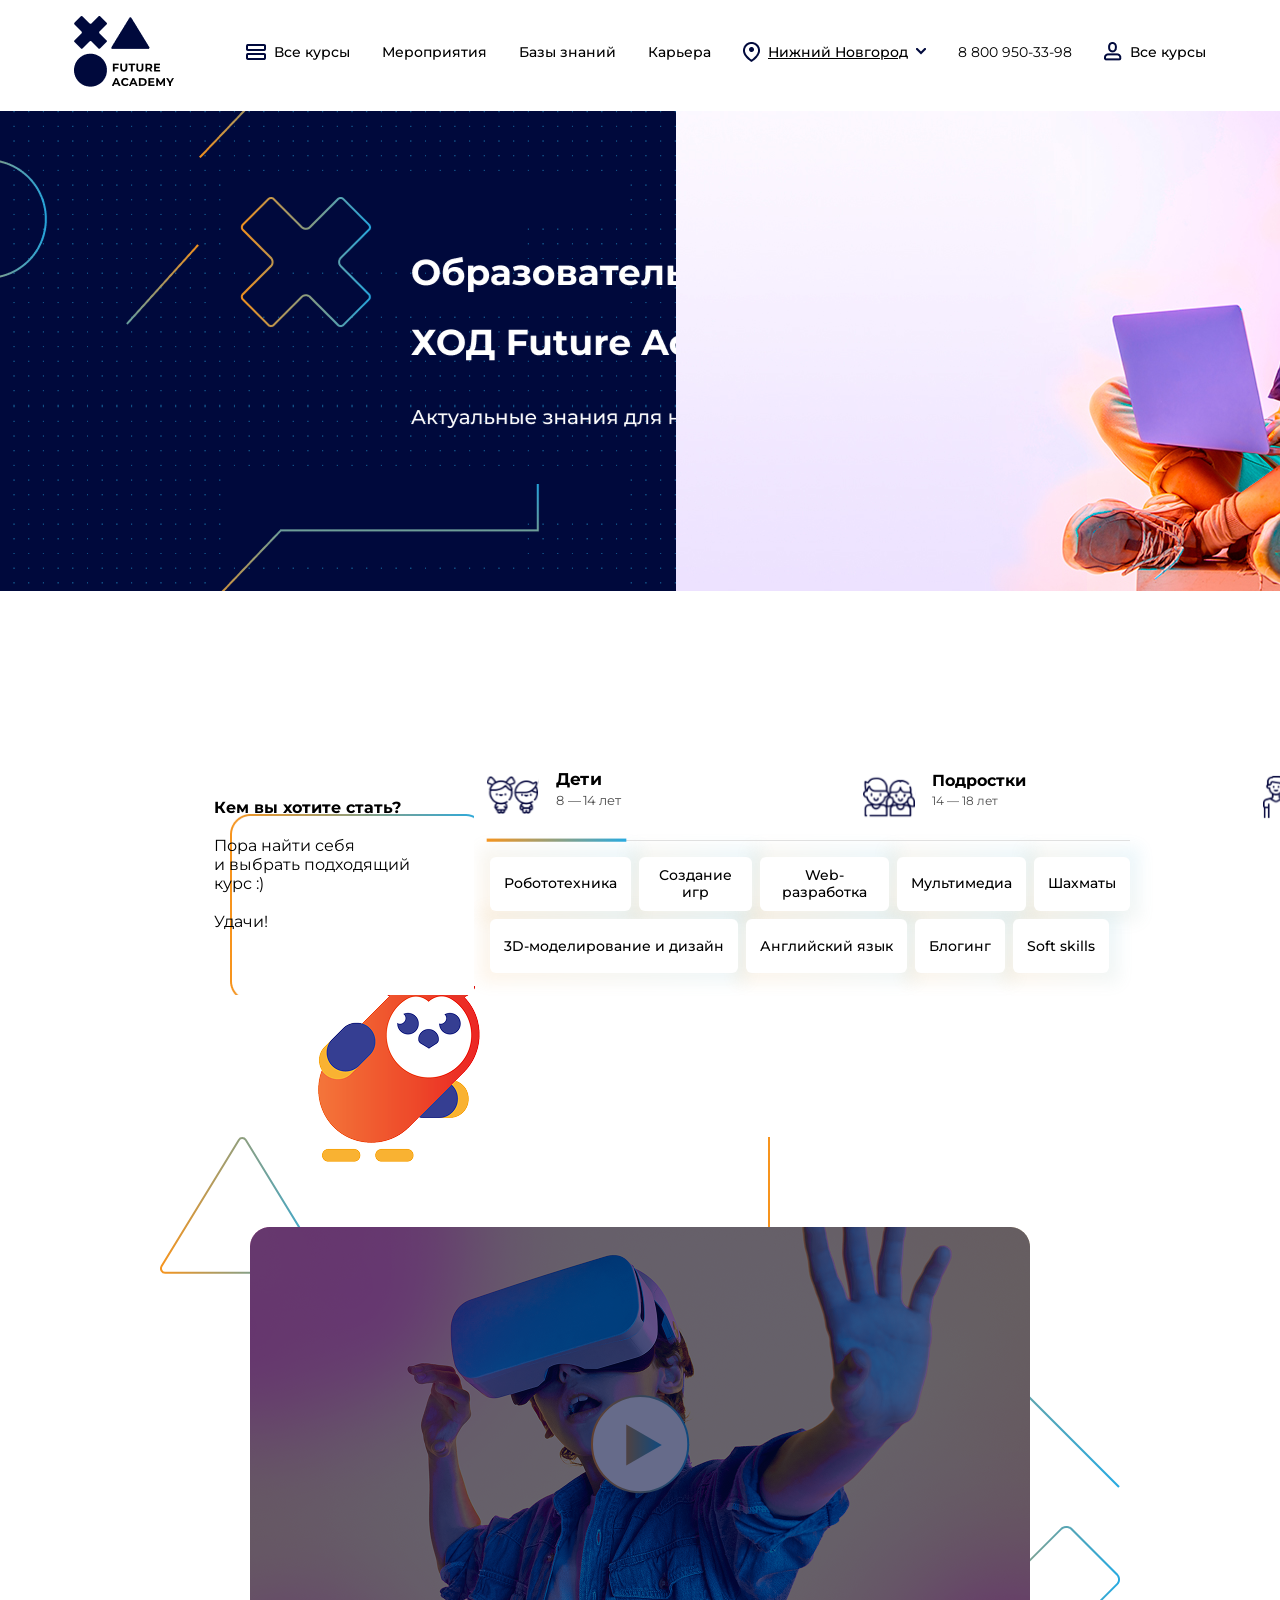
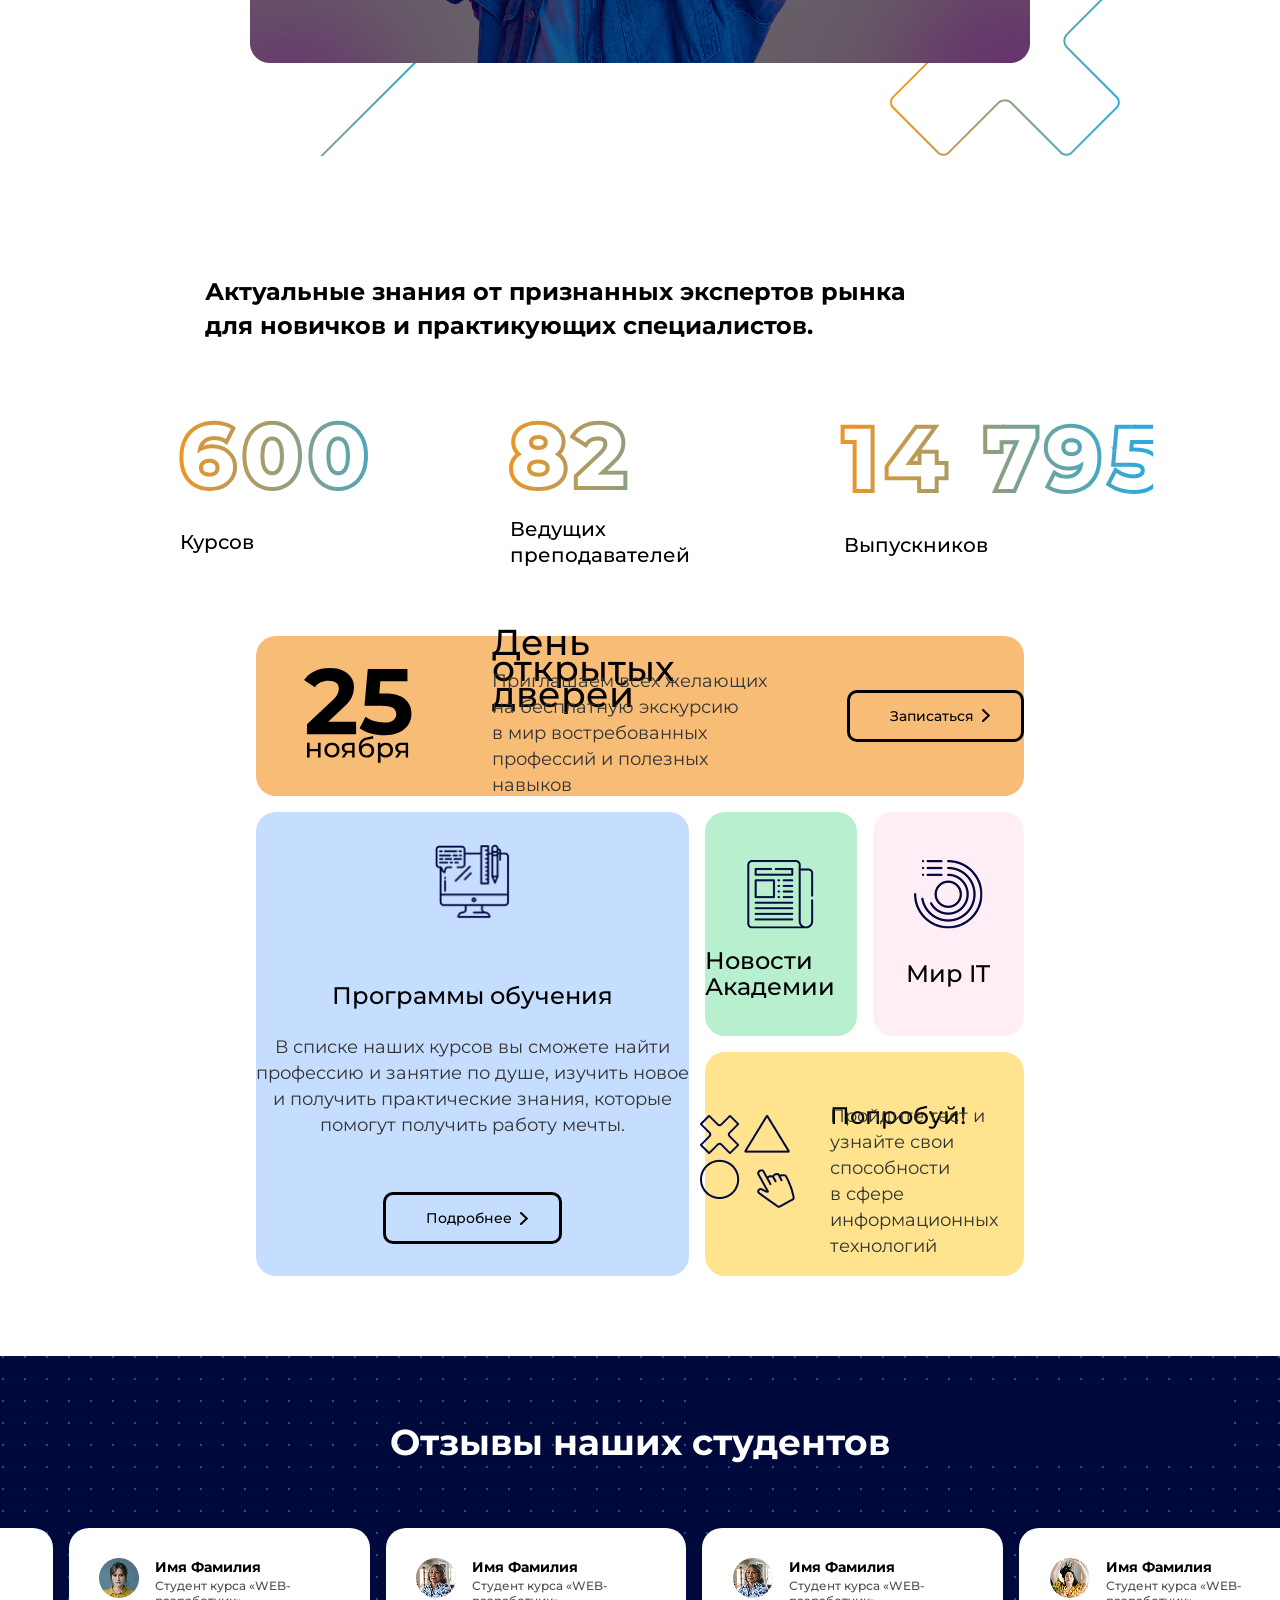
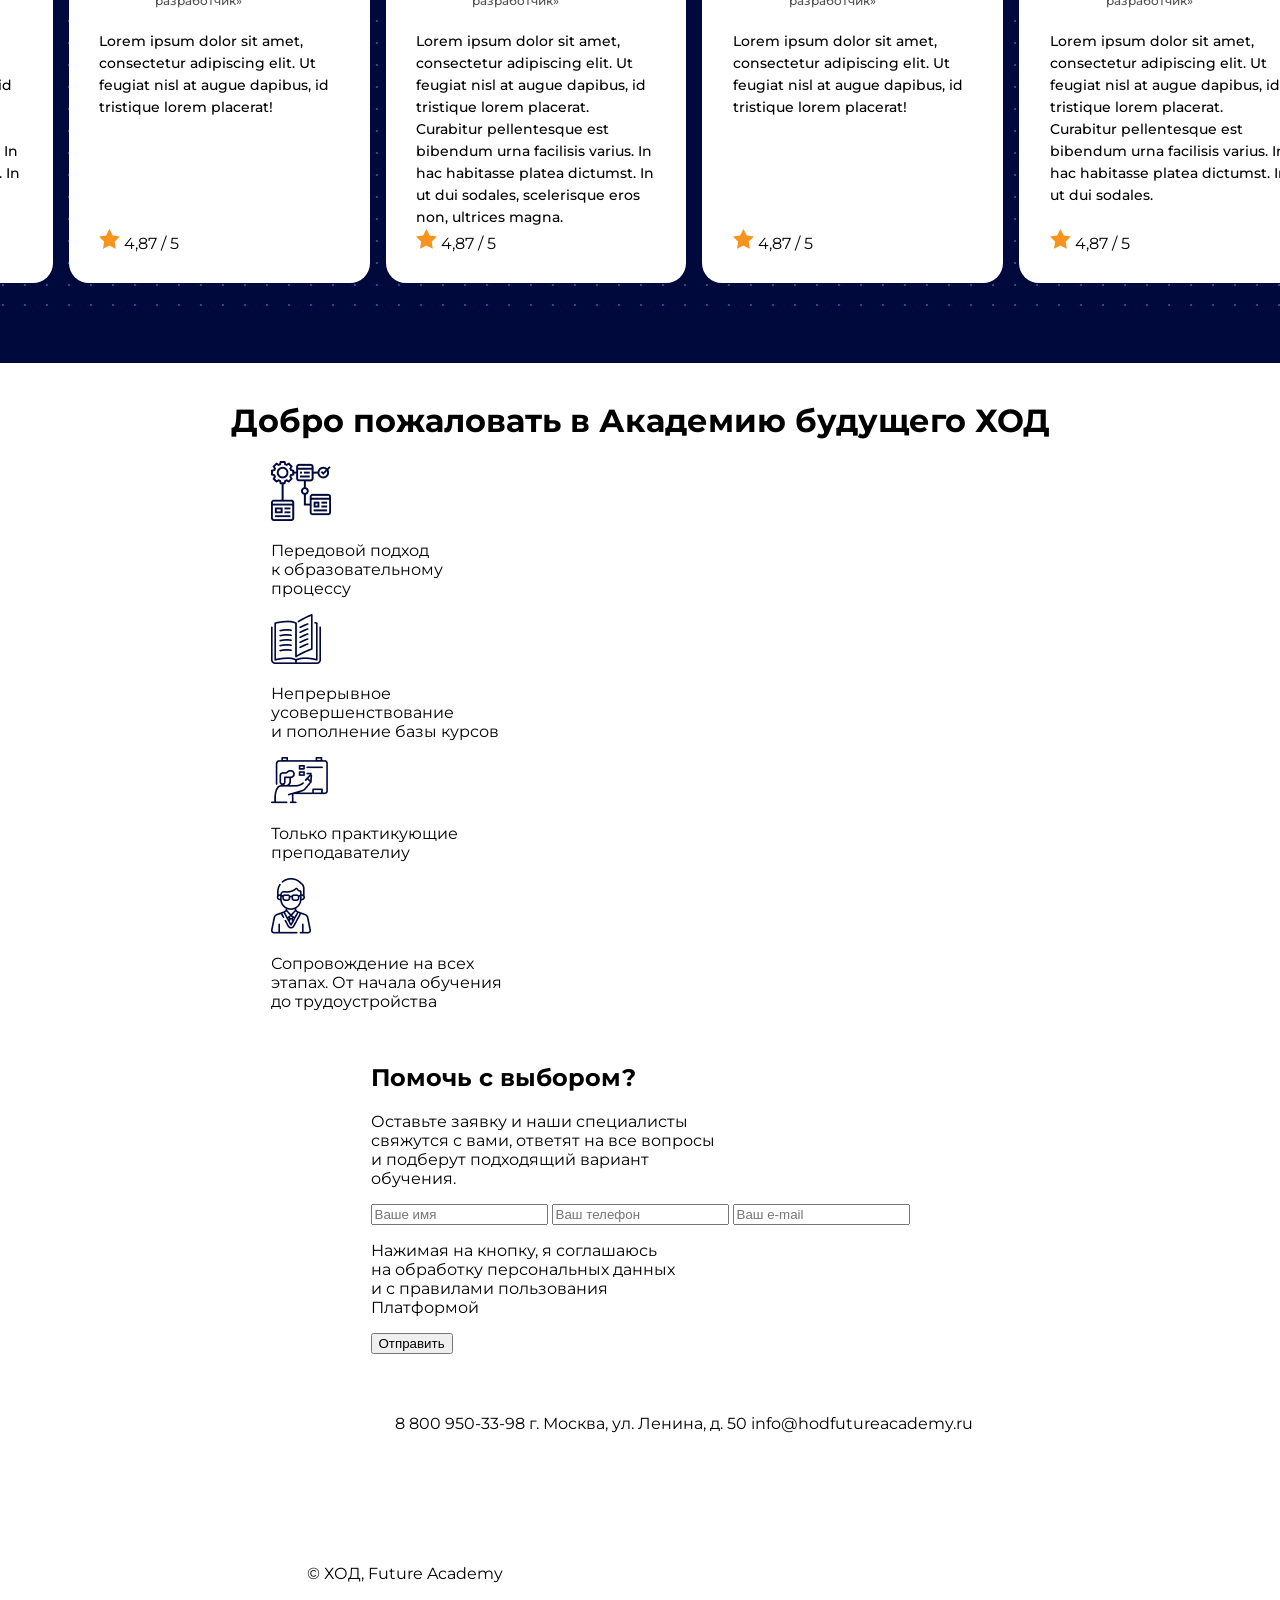
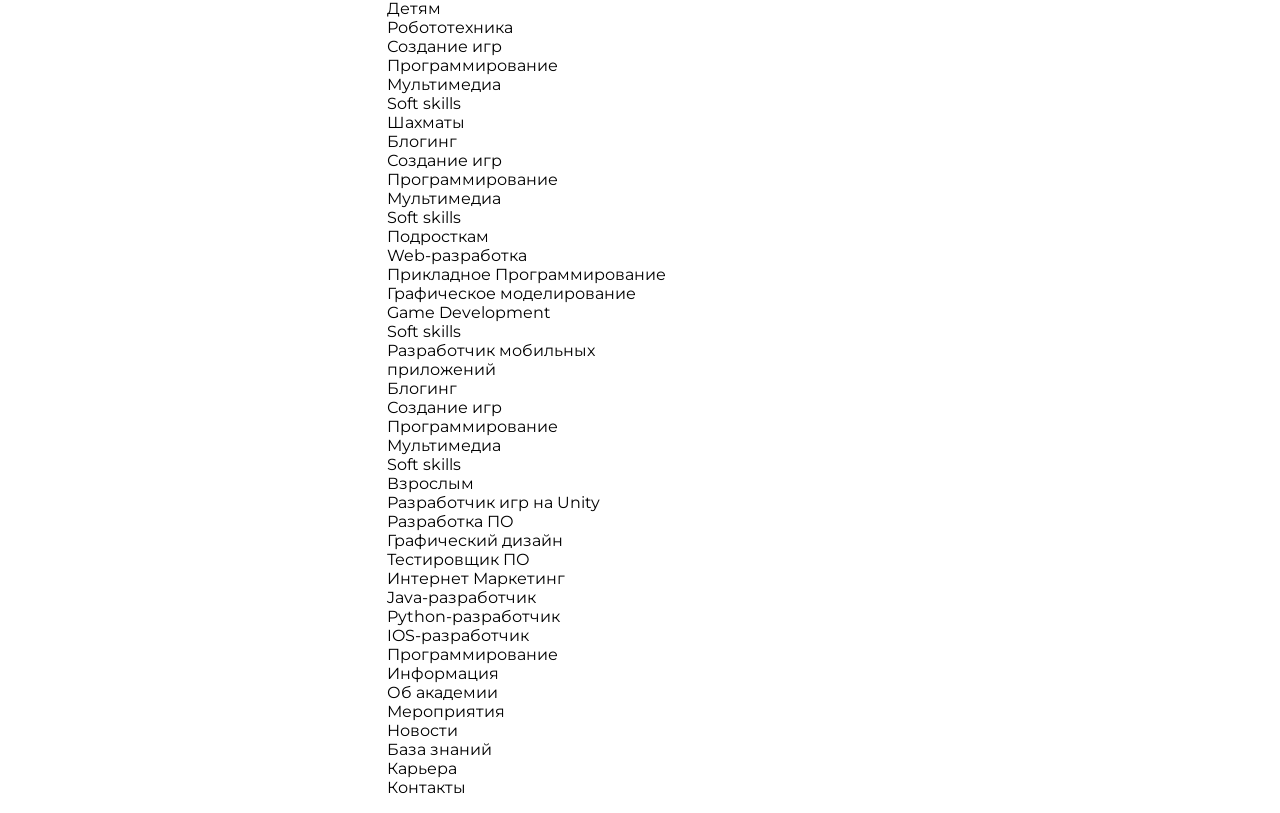
==== index.html @ b92550ea "Add files via upload" ====
<!DOCTYPE html>
<html lang="ru">

<head>
    <meta charset="UTF-8">
    <meta http-equiv="X-UA-Compatible" content="IE=edge">
    <meta name="viewport" content="width=device-width, initial-scale=1.0">
    <title>Future Acadamy</title>
    <link rel="preconnect" href="https://fonts.googleapis.com">
    <link rel="preconnect" href="https://fonts.gstatic.com" crossorigin>
    <link
        href="https://fonts.googleapis.com/css2?family=Montserrat:ital,wght@0,100..900;1,100..900&family=Open+Sans:ital,wght@0,300..800;1,300..800&family=Poppins:ital,wght@0,100;0,200;0,300;0,400;0,500;0,600;0,700;0,800;0,900;1,100;1,200;1,300;1,400;1,500;1,600;1,700;1,800;1,900&display=swap"
        rel="stylesheet">
    <link rel="stylesheet" href="css/style.css">
    <link rel="icon" href="images/icons/Group 1 (1).svg" type="image/svg+xml">
</head>

<body>
    <header>
        <img src="images/content/Group 1.png" alt="logo1" id="header__logo">
        <ul id="header__menu" type="none">
            <li class="header__menu__item">
                <img src="images/content/Group 14.png" alt="book" class="header__menu__item__img">
                <a href="" class="header__menu__item__link">Все курсы</a>
            </li>
            <li class="header__menu__item">
                <a href="" class="header__menu__item__link">Мероприятия</a>
            </li>
            <li class="header__menu__item">
                <a href="" class="header__menu__item__link">Базы знаний</a>
            </li>
            <li class="header__menu__item">
                <a href="" class="header__menu__item__link">Карьера</a>
            </li>
            <li class="header__menu__item context">
                <img src="images/content/Group 830.png" alt="point">
                <a href="" class="header__menu__item__link" id="cityMenu">Нижний Новгород</a>
                <img src="images/content/Vector 197.png" alt="arrowDown">
            </li>
            <li class="header__menu__item">
                <span id="phone">8 800 950-33-98</span>
            </li>
            <li class="header__menu__item">
                <img src="images/content/Group 593.png" alt="book" class="header__menu__item__img">
                <a href="" class="header__menu__item__link">Все курсы</a>
            </li>
        </ul>
    </header>
    <div class="titleScreen">
        <div class="titleScreen__left">
            <div class="titleScreen__left__content"></div>
        </div>
    </div>
    <div class="OptionScreen">
        <div class="dialogue"> <b>Кем вы хотите стать?</b><br>
            <br>
            Пора найти себя <br>
            и выбрать подходящий <br> курс :) <br>
            <br>
            Удачи!
        </div>
        <div class="OptionScreen__Main">
            <div class="OptionScreen__OptionAge">
                <ul class="OptionScreen__OptionAge--top" type="none">
                    <li class="OptionScreen__OptionAge--top__item colorfulBorderBottom" id="kidsSwitcher">
                        <img src="images/content/children.svg" alt="children"
                            class="OptionScreen__Option--top__item__img">
                        <div class="OptionScreen__Option--top__item__text">
                            <span class="OptionScreen__Option--top__item__text--top">Дети</span>
                            <span class="OptionScreen__Option--top__item__text--bottom">8 — 14 лет</span>
                        </div>
                    </li>
                    <li class="OptionScreen__OptionAge--top__item" id="teensSwitcher">
                        <img src="images/content/children (1).svg" alt="children1"
                            class="OptionScreen__Option--top__item__img">
                        <div class="OptionScreen__Option--top__item__text">
                            <span class="OptionScreen__Option--top__item__text--top">Подростки</span>
                            <span class="OptionScreen__Option--top__item__text--bottom">14 — 18 лет</span>
                        </div>
                    </li>
                    <li class="OptionScreen__OptionAge--top__item" id="adultsSwitcher">
                        <img src="images/content/family.svg" alt="children1"
                            class="OptionScreen__Option--top__item__img">
                        <div class="OptionScreen__Option--top__item__text">
                            <span class="OptionScreen__Option--top__item__text--top">Взрослые</span>
                            <span class="OptionScreen__Option--top__item__text--bottom">18 — ∞ </span>
                        </div>
                    </li>
                </ul>
            </div>
            <div class="OptionScreen__OptionDirection" id="kids">
                <div class="OptionScreen__OptionDirection--top">
                    <button class="OptionScreen__OptionDirection__button" onclick="">Робототехника</button>
                    <button class="OptionScreen__OptionDirection__button">Создание игр</button>
                    <button class="OptionScreen__OptionDirection__button">Web-разработка</button>
                    <button class="OptionScreen__OptionDirection__button">Мультимедиа</button>
                    <button class="OptionScreen__OptionDirection__button">Шахматы</button>
                </div>
                <div class="OptionScreen__OptionDirection--top">
                    <button class="OptionScreen__OptionDirection__button">3D-моделирование и дизайн</button>
                    <button class="OptionScreen__OptionDirection__button">Английский язык</button>
                    <button class="OptionScreen__OptionDirection__button">Блогинг</button>
                    <button class="OptionScreen__OptionDirection__button">Soft skills</button>
                </div>
            </div>
            <div class="OptionScreen__OptionDirection hidden" id="teens">
                <div class="OptionScreen__OptionDirection--top">
                    <button class="OptionScreen__OptionDirection__button" onclick="">Web-разработка</button>
                    <button class="OptionScreen__OptionDirection__button">Прикладное Программирование</button>
                    <button class="OptionScreen__OptionDirection__button">Графическое моделирование</button>
                    <button class="OptionScreen__OptionDirection__button">Game Development</button>
                    <button class="OptionScreen__OptionDirection__button">Soft skills</button>
                </div>
                <div class="OptionScreen__OptionDirection--top">
                    <button class="OptionScreen__OptionDirection__button">Разработчик мобильных <br> приложений</button>
                    <button class="OptionScreen__OptionDirection__button">Блогинг</button>
                    <button class="OptionScreen__OptionDirection__button">Мультимедиа</button>
                    <button class="OptionScreen__OptionDirection__button">Программирование</button>
                </div>
            </div>
            <div class="OptionScreen__OptionDirection hidden" id="adults">
                <div class="OptionScreen__OptionDirection--top">
                    <button class="OptionScreen__OptionDirection__button" onclick="">Разработчик игр на Unity</button>
                    <button class="OptionScreen__OptionDirection__button">Разработка ПО</button>
                    <button class="OptionScreen__OptionDirection__button">Графический дизайн</button>
                    <button class="OptionScreen__OptionDirection__button">Тестировщик ПО</button>
                    <button class="OptionScreen__OptionDirection__button">Интернет Маркетинг</button>
                </div>
                <div class="OptionScreen__OptionDirection--top">
                    <button class="OptionScreen__OptionDirection__button">Java-разработчик</button>
                    <button class="OptionScreen__OptionDirection__button">Python-разработчик</button>
                    <button class="OptionScreen__OptionDirection__button">IOS-разработчик</button>
                    <button class="OptionScreen__OptionDirection__button">Программирование</button>
                </div>
            </div>
        </div>
    </div>
    <div class="VideoScreen">
        <img src="images/bg/Rectangle 121.png" alt="" class="VideoScreen__img">
    </div>
    <div class="EventsScreen">
        <p class="EventsScreen__title">Актуальные знания от признанных экспертов рынка <br>
            для новичков и практикующих специалистов.</p>
        <ul class="EventsScreen__stats" type="none">
            <li class="EventsScreen__stats__item">
                <span class="EventsScreen__stats__item__number">600</span>
                <span class="EventsScreen__stats__item__prefix">Курсов</span>
            </li>
            <li class="EventsScreen__stats__item">
                <span class="EventsScreen__stats__item__number">82</span>
                <span class="EventsScreen__stats__item__prefix">Ведущих <br> преподавателей</span>
            </li>
            <li class="EventsScreen__stats__item">
                <span class="EventsScreen__stats__item__number">14 795</span>
                <span class="EventsScreen__stats__item__prefix">Выпускников</span>
            </li>
        </ul>
        <div class="EventsScreen__gridCont1">
            <div class="EventsScreen__gridCont1__card orange">
                <div class="card__date">
                    <img src="images/icons/25.svg" alt="25">
                    <img src="images/icons/ноября.svg" alt="November">
                </div>
                <div class="card__textContent">
                    <span class="card__textContent__title">День открытых дверей </span>
                    <p class="card__textContent__text">Приглашаем всех желающих на бесплатную экскурсию <br>
                        в мир востребованных профессий и полезных навыков</p>
                </div>
                <button class="card__button">Записаться <img src="images/content/Vector 137.svg" alt=""></button>
            </div>


            <div class="EventsScreen__gridCont1__card blue">
                <img src="images/content/monitor.png" alt="monitor" id="monitor">
                <div class="card__textContent ">
                    <span class="card__textContent__title blue">Программы обучения</span>
                    <p class="card__textContent__text top">В списке наших курсов вы сможете найти <br> профессию и
                        занятие
                        по
                        душе,
                        изучить новое <br> и получить практические знания, которые <br> помогут получить работу
                        мечты.
                    </p>
                </div>
                <button class="card__button blueButton" id="card2__button">Подробнее <img src="images/content/Vector 137.svg"
                        alt=""> </button>
            </div>


            <div class="EventsScreen__gridCont2__card green">
                <img src="images/content/newspaper.png" alt="newspaper">
                <span class="card__textContent__title smallFont">Новости Академии</span>
            </div>

            <div class="EventsScreen__gridCont2__card pink">
                <img src="images/content/diagram.png" alt="diagram">
                <span class="card__textContent__title smallFont">Мир IT</span>
            </div>

            <div class="EventsScreen__gridCont2__card yellow">
                <img src="images/content/Group 837.png" alt="diagram">
                <div class="card__textContent card2">
                    <span class="card__textContent__title smallFont">Попробуй!</span>
                    <p class="card__textContent__text">Пройдите тест и узнайте свои способности <br>
                        в сфере информационных технологий</p>
                </div>
            </div>


        </div>
    </div>
    <div class="ReviewScreen">
        <span class="ReviewScreen__title">Отзывы наших студентов</span>
        <div class="ReviewScreen__cards">
            <div class="ReviewScreen__card">
                <div class="ReviewScreen__card__header">
                    <img src="images/content/Ellipse 185(5).png" alt="reviewer" class="ReviewScreen__card__header_img">
                    <div class="ReviewScreen__card__header_textContent">
                        <span class="ReviewScreen__card__header__title">Имя Фамилия</span>
                        <p class="ReviewScreen__card__header__subtitle">Студент курса «WEB-разработчик»</p>
                    </div>
                </div>
                <p class="ReviewScreen__card__text">Lorem ipsum dolor sit amet, <br> consectetur adipiscing elit. Ut
                    <br> feugiat
                    nisl at augue dapibus, id <br> tristique lorem placerat. <br> Curabitur pellentesque est <br>
                    bibendum urna
                    facilisis varius. In <br> hac habitasse platea dictumst. In <br> ut dui sodales.
                </p>
                <div class="ReviewScreen__card__grade">
                    <img src="images/content/Star 1.png" alt="Star">
                    <span class="ReviewScreen__card__grade__text">4,87 / 5</span>
                </div>
            </div>
            <div class="ReviewScreen__card">
                <div class="ReviewScreen__card__header">
                    <img src="images/content/Ellipse 185 (1).png" alt="reviewer" class="ReviewScreen__card__header_img">
                    <div class="ReviewScreen__card__header_textContent">
                        <span class="ReviewScreen__card__header__title">Имя Фамилия</span>
                        <p class="ReviewScreen__card__header__subtitle">Студент курса «WEB-разработчик»</p>
                    </div>
                </div>
                <p class="ReviewScreen__card__text">Lorem ipsum dolor sit amet, <br> consectetur adipiscing elit. Ut
                    <br>
                    feugiat nisl
                    at augue dapibus, id <br> tristique lorem placerat!
                </p>
                <div class="ReviewScreen__card__grade">
                    <img src="images/content/Star 1.png" alt="Star">
                    <span class="ReviewScreen__card__grade__text">4,87 / 5</span>
                </div>
            </div>
            <div class="ReviewScreen__card">
                <div class="ReviewScreen__card__header">
                    <img src="images/content/Ellipse 185.png" alt="reviewer" class="ReviewScreen__card__header_img">
                    <div class="ReviewScreen__card__header_textContent">
                        <span class="ReviewScreen__card__header__title">Имя Фамилия</span>
                        <p class="ReviewScreen__card__header__subtitle">Студент курса «WEB-разработчик»</p>
                    </div>
                </div>
                <p class="ReviewScreen__card__text">Lorem ipsum dolor sit amet, <br>consectetur adipiscing elit. Ut <br>
                    feugiat
                    nisl at augue dapibus, id <br> tristique lorem placerat. <br> Curabitur pellentesque est <br>
                    bibendum urna
                    facilisis varius. In <br> hac habitasse platea dictumst. In <br> ut dui sodales, scelerisque eros
                    <br> non,
                    ultrices magna.
                </p>
                <div class="ReviewScreen__card__grade">
                    <img src="images/content/Star 1.png" alt="Star">
                    <span class="ReviewScreen__card__grade__text">4,87 / 5</span>
                </div>
            </div>

            <div class="ReviewScreen__card">
                <div class="ReviewScreen__card__header">
                    <img src="images/content/Ellipse 185.png" alt="reviewer" class="ReviewScreen__card__header_img">
                    <div class="ReviewScreen__card__header_textContent">
                        <span class="ReviewScreen__card__header__title">Имя Фамилия</span>
                        <p class="ReviewScreen__card__header__subtitle">Студент курса «WEB-разработчик»</p>
                    </div>
                </div>
                <p class="ReviewScreen__card__text">Lorem ipsum dolor sit amet, <br> consectetur adipiscing elit. Ut
                    <br> feugiat
                    nisl at augue dapibus, id <br> tristique lorem placerat!
                </p>
                <div class="ReviewScreen__card__grade">
                    <img src="images/content/Star 1.png" alt="Star">
                    <span class="ReviewScreen__card__grade__text">4,87 / 5</span>
                </div>
            </div>

            <div class="ReviewScreen__card">
                <div class="ReviewScreen__card__header">
                    <img src="images/content/Ellipse 185 (2).png" alt="reviewer" class="ReviewScreen__card__header_img">
                    <div class="ReviewScreen__card__header_textContent">
                        <span class="ReviewScreen__card__header__title">Имя Фамилия</span>
                        <p class="ReviewScreen__card__header__subtitle">Студент курса «WEB-разработчик»</p>
                    </div>
                </div>
                <p class="ReviewScreen__card__text">Lorem ipsum dolor sit amet, <br> consectetur adipiscing elit. Ut
                    <br> feugiat
                    nisl at augue dapibus, id <br> tristique lorem placerat. <br> Curabitur pellentesque est <br>
                    bibendum urna
                    facilisis varius. In <br> hac habitasse platea dictumst. In <br> ut dui sodales.
                </p>
                <div class="ReviewScreen__card__grade">
                    <img src="images/content/Star 1.png" alt="Star">
                    <span class="ReviewScreen__card__grade__text">4,87 / 5</span>
                </div>
            </div>

            <div class="ReviewScreen__card">
                <div class="ReviewScreen__card__header">
                    <img src="images/content/Ellipse 185 (3).png" alt="reviewer" class="ReviewScreen__card__header_img">
                    <div class="ReviewScreen__card__header_textContent">
                        <span class="ReviewScreen__card__header__title">Имя Фамилия</span>
                        <p class="ReviewScreen__card__header__subtitle">Студент курса «WEB-разработчик»</p>
                    </div>
                </div>
                <p class="ReviewScreen__card__text">Lorem ipsum dolor sit amet, <br> consectetur adipiscing elit. Ut
                    <br> feugiat
                    nisl at augue dapibus, id <br>tristique lorem placerat. <br> Curabitur pellentesque est <br>
                    bibendum urna
                    facilisis varius.
                </p>
                <div class="ReviewScreen__card__grade">
                    <img src="images/content/Star 1.png" alt="Star">
                    <span class="ReviewScreen__card__grade__text">4,87 / 5</span>
                </div>
            </div>
        </div>
    </div>

    <div class="WelcomeScreen">
        <h1 class="WelcomeScreen__title">Добро пожаловать в Академию будущего ХОД</h1>
        <ul class="WelcomeScreen__features" type="none">
            <li class="WelcomeScreen__features__feature">
                <img src="images/content/Group 797.png" alt="log" class="WelcomeScreen__features__feature__img">
                <p class="WelcomeScreen__features__feature__text">Передовой подход <br>
                    к образовательному <br> процессу</p>
            </li>
            <li class="WelcomeScreen__features__feature">
                <img src="images/content/Group 798.png" alt="log" class="WelcomeScreen__features__feature__img">
                <p class="WelcomeScreen__features__feature__text">Непрерывное <br> усовершенствование <br>
                    и пополнение базы курсов</p>
            </li>
            <li class="WelcomeScreen__features__feature">
                <img src="images/content/Group 800.png" alt="log" class="WelcomeScreen__features__feature__img">
                <p class="WelcomeScreen__features__feature__text">Только практикующие <br> преподавателиу</p>
            </li>
            <li class="WelcomeScreen__features__feature">
                <img src="images/content/Group 801.png" alt="log" class="WelcomeScreen__features__feature__img">
                <p class="WelcomeScreen__features__feature__text">Сопровождение на всех <br> этапах. От начала обучения
                    <br> до
                    трудоустройства
                </p>
            </li>
        </ul>
    </div>

    <form action="makarServ">
        <div class="form__textContent">
            <h2 class="form__title">Помочь с выбором?</h2>
            <p class="form__text">Оставьте заявку и наши специалисты <br> свяжутся с вами, ответят на все вопросы <br>
                и подберут подходящий вариант <br> обучения.</p>
        </div>
        <div class="form__Content">
            <input type="text" name="name" placeholder="Ваше имя" required>
            <input type="tel" name="phone" placeholder="Ваш телефон" required>
            <input type="email" name="mail" id="mail" placeholder="Ваш e-mail" required>
            <p class="form__Content__license">Нажимая на кнопку, я соглашаюсь <br>
                на обработку персональных данных <br>
                и с правилами пользования <br> Платформой</p>
            <button type="submit" class="form__Content__submit">Отправить</button>
        </div>
    </form>

    <footer>
        <div class="info">
            <img src="images/content/Group 802.png" alt="logo2">
            <span class="info__phone">8 800 950-33-98 </span>
            <span class="info__address">г. Москва, ул. Ленина, д. 50</span>
            <span class="info__email">info@hodfutureacademy.ru</span>
            <ul type="none" class="info__medias">
                <li><a href=""><img src="images/icons/.png" alt="vk"></a></li>
                <li><a href=""><img src="images/icons/.png" alt="zapretgram"></a></li>
                <li><a href=""><img src="images/icons/.png" alt="zapretbook"></a></li>
                <li><a href=""><img src="images/icons/.png" alt="zaprettube"></a></li>
                <li><a href=""><img src="images/icons/.png" alt="zapretgram№2"></a></li>
            </ul>
            <span class="info__copyright">© ХОД, Future Academy</span>
        </div>
        <ul class="forUsers" type="none">
            <ul class="forKids" type="none">
                <li class="forUsers__title">Детям</li>
                <li class="forUsers__items">Робототехника</li>
                <li class="forUsers__items">Создание игр</li>
                <li class="forUsers__items">Программирование</li>
                <li class="forUsers__items">Мультимедиа</li>
                <li class="forUsers__items">Soft skills</li>
                <li class="forUsers__items">Шахматы</li>
                <li class="forUsers__items">Блогинг</li>
                <li class="forUsers__items">Создание игр</li>
                <li class="forUsers__items">Программирование</li>
                <li class="forUsers__items">Мультимедиа</li>
                <li class="forUsers__items">Soft skills</li>
            </ul>
            <ul class="forTeens" type="none">
                <li class="forUsers__title">Подросткам</li>
                <li class="forUsers__items">Web-разработка</li>
                <li class="forUsers__items">Прикладное Программирование</li>
                <li class="forUsers__items">Графическое моделирование</li>
                <li class="forUsers__items">Game Development</li>
                <li class="forUsers__items">Soft skills</li>
                <li class="forUsers__items">Разработчик мобильных <br> приложений</li>
                <li class="forUsers__items">Блогинг</li>
                <li class="forUsers__items">Создание игр</li>
                <li class="forUsers__items">Программирование</li>
                <li class="forUsers__items">Мультимедиа</li>
                <li class="forUsers__items">Soft skills</li>
            </ul>
            <ul class="forAdults" type="none">
                <li class="forUsers__title">Взрослым</li>
                <li class="forUsers__items">Разработчик игр на Unity</li>
                <li class="forUsers__items">Разработка ПО</li>
                <li class="forUsers__items">Графический дизайн</li>
                <li class="forUsers__items">Тестировщик ПО</li>
                <li class="forUsers__items">Интернет Маркетинг</li>
                <li class="forUsers__items">Java-разработчик</li>
                <li class="forUsers__items">Python-разработчик</li>
                <li class="forUsers__items">IOS-разработчик</li>
                <li class="forUsers__items">Программирование</li>
            </ul>
            <ul class="forUsers__info" type="none">
                <li class="forUsers__title">Информация</li>
                <li class="forUsers__items">Об академии</li>
                <li class="forUsers__items">Мероприятия</li>
                <li class="forUsers__items">Новости</li>
                <li class="forUsers__items">База знаний</li>
                <li class="forUsers__items">Карьера</li>
                <li class="forUsers__items">Контакты</li>
            </ul>
        </ul>
    </footer>
    <script src="js/main.js"></script>
</body>

</html>
---- css/style.css ----
body {
    padding: 0;
    margin: 0;
}

body {
    font-family: 'Montserrat', sans-serif;
    display: flex;
    flex-direction: column;
    align-items: center;
    gap: 1rem;
    background-image: url(../images/content/Сова-01\ 1.png);
    background-repeat: no-repeat;
    background-position-y: 980px;
    background-position-x: 315px;

}

.loaded {
    animation-name: loadAnim;
    animation-duration: 0.25s;
    animation-timing-function: ease-out;

}

.colorfulBorderBottom {
    border-bottom: 3px solid;
    border-image: linear-gradient(to right, #F7941D, #27AAE1)1;
    animation-name: scaleAnim;
    animation-timing-function: ease-in;
    animation-duration: 0.25s;
    transition: scale 0.25s ease-out;
    scale: 1.05;
}

header {
    display: flex;
    gap: 2rem;
    margin-bottom: 0.5rem;
    margin-top: 1rem;
}

#header__menu {
    display: flex;
    flex-direction: row;
    gap: 2rem;
}

.header__menu__item {
    display: flex;
    align-items: center;
    gap: 0.5rem;
    font-size: 14px;
}

.header__menu__item__link {
    transition: .3s transform ease;
    position: relative;
    font-weight: 500;
}

.header__menu__item__link:hover::before {
    transform: scaleX(1);
    transition: transform 0.25s;
    transform-origin: left;
}

.header__menu__item__link::before {
    content: '';
    width: 100%;
    height: 2px;
    background-image: linear-gradient(to right, #F7941D, #27AAE1);
    position: absolute;
    left: 0;
    bottom: -5px;
    transform: scaleX(0);
    transform-origin: right;
    transition: transform 0.25s;
}

#cityMenu {
    text-decoration: underline;
}

a {
    text-decoration: none;
    color: #000000;
}

.titleScreen {
    width: 100%;
    background-image: url(../images/bg/slider\ 1.png);
    height: 480px;
    margin-bottom: 5rem;
}

.titleScreen__left {
    background-image: url(../images/bg/Group\ 594.png), url(../images/bg/Rectangle\ 141.png);
    height: 480px;
    width: 52.81%;
    background-size: contain, cover;
}

.titleScreen__left__content {
    background-image: url(../images/bg/Group\ 826.png);
    width: 100%;
    height: 100%;
    background-position-x: -50%;
    background-position-y: 3rem;
}

.OptionScreen {
    display: flex;
    width: 100%;

    flex-direction: row;
    justify-content: center;
    align-items: center;
    height: 354px;
    gap: 1rem;
    margin-bottom: 5rem;
}

.OptionScreen__Main {
    width: 50%;
}

.dialogue {
    font-size: 16px;
    background-image: url(../images/content/Union1.png);
    background-repeat: no-repeat;
    background-size: 16em;
    background-position: center center;
    background-position-y: 5em;
    background-position-x: 5em;
    padding: 5%;
}

.OptionScreen__OptionAge--top {
    display: flex;
    flex-direction: row;
    gap: 15rem;
    border-bottom: 1px solid #E0E0E0;
    justify-content: space-between;
    padding-inline-start: 0;


}

.OptionScreen__Option--top__item__text {
    display: flex;
    flex-direction: column;
}

.OptionScreen__OptionAge--top__item {
    display: flex;
    gap: 1rem;
    padding-bottom: 1rem;

}

.OptionScreen__Option--top__item__text--top {
    font-weight: bold;
    font-size: 16px;
}

.OptionScreen__Option--top__item__text--bottom {
    font-size: 12px;
    color: #4f4f4f;
    width: 67px;
}

.OptionScreen__Option--top__item__text {
    gap: .2rem;
}

.OptionScreen__OptionDirection {
    display: flex;
    flex-direction: column;
    gap: .5rem;
}

.OptionScreen__OptionDirection--top {
    display: flex;
    gap: .5rem;
}

.OptionScreen__OptionDirection__button {
    position: relative;
    width: auto;
    height: 54.24px;
    font-family: 'Montserrat';
    font-style: normal;
    font-weight: 500;
    font-size: 14px;
    line-height: 17px;
    display: flex;
    align-items: center;
    text-align: center;
    color: #000000;
    background: #FFFFFF;
    border-radius: 6px;
    border: none;
    padding: 1em;
    cursor: pointer;

}

.OptionScreen__OptionDirection__button::before {
    content: '';
    position: absolute;
    inset: -10px;
    z-index: -1;
    background: linear-gradient(45deg, #F7941D, #27AAE1);
    filter: blur(8px);
    opacity: 0.09;
    transition: opacity 0.25s ease-in;
    transition: filter 0.25s ease-in-out;
}

.OptionScreen__OptionDirection__button:hover::before {
    transition: opacity 0.25s ease;
    filter: blur(12px);
    opacity: 0.3;
    transform: translateY(10px);
}

.VideoScreen {
    padding: 7%;
    background-image: url(../images/content/Vector.svg), url(../images/content/Vector\ 184.png), url(../images/content/Vector\ 183.svg), url(../images/content/Vector.png);
    background-repeat: no-repeat;
    background-position: left top, right top, left 500px, right bottom;
    margin-bottom: 5rem;
}

.VideoScreen__img {
    background-image: url(../images/content/Group\ 779.svg), url(../images/bg/603123.png);
    background-repeat: no-repeat, no-repeat;
    background-position: center center;
}

.EventsScreen {
    width: 100%;
    display: flex;
    flex-direction: column;
    align-items: center;
    margin-bottom: 5%;
}

.EventsScreen__title {

    width: 779.92px;
    height: 65.86px;

    font-family: 'Montserrat';
    font-style: normal;
    font-weight: 700;
    font-size: 24px;
    line-height: 34px;
    display: flex;
    align-items: center;
    color: #000000;
    margin-bottom: 2rem;
    padding-right: 7%;
}

.EventsScreen__stats {
    display: flex;
    gap: 5rem;
    width: 100%;
    justify-content: center;
    margin-bottom: 3rem;
}

.EventsScreen__stats__item {
    display: flex;
    flex-direction: column;
    gap: 0.5rem;
}

.EventsScreen__stats__item__number {
    font-family: 'Montserrat';
    font-style: normal;
    font-weight: 700;
    font-size: 86px;
    /* identical to box height */
    letter-spacing: 0.095em;
    background-image: linear-gradient(to right, #F7941D, #27AAE1);
    color: transparent;
    color: #FFFFFF;
    background-clip: text;
    -webkit-text-stroke: 8px transparent;
    padding: 5%;
    padding-bottom: 0;
    white-space: nowrap;
}

.EventsScreen__stats__item__prefix {
    width: 250px;
    height: 52px;
    font-family: 'Montserrat';
    font-style: normal;
    font-weight: 500;
    font-size: 20px;
    line-height: 26px;
    display: flex;
    align-items: center;
    color: #000000;
    padding: 5%;
    padding-top: 0;
}

.EventsScreen__gridCont1 {
    display: grid;
    grid-template-columns: 4fr 3fr 3fr;
    grid-template-rows: 1fr 1.4fr 1.4fr;
    gap: 1rem;
    width: 60%;
}


.EventsScreen__gridCont1__card {
    display: flex;
    flex-direction: column;
}

.orange {
    display: flex;
    background-color: #F7BC75;
    border-radius: 20px;
    flex-direction: row;
    align-items: center;
    gap: 5rem;
    grid-column: span 3;
    height: 160px;
}

.card__date {
    display: flex;
    flex-direction: column;
    align-items: center;
    margin-left: 3rem;
}

.card__textContent {
    display: flex;
    flex-direction: column;
    gap: 0.5rem;
}

.card__textContent__title {
    width: auto;
    height: 26px;
    font-family: 'Montserrat';
    font-style: normal;
    font-weight: 500;
    font-size: 36px;
    line-height: 26px;
    /* identical to box height, or 72% */
    display: flex;
    align-items: center;

    color: #000000;

}

.card__textContent__text {
    height: 52px;

    font-family: 'Montserrat';
    font-style: normal;
    font-weight: 400;
    font-size: 18px;
    line-height: 26px;

    display: flex;
    align-items: center;

    color: #333333;
}

.card__button {
    background-color: #F7BC75;
    color: #000;
    border: solid;
    border-radius: 10px;
    border-color: #000000;
    padding-top: 10px;
    padding-bottom: 10px;
    padding-left: 40px;
    padding-right: 30px;

    font-family: 'Montserrat';
    font-style: normal;
    font-weight: 500;
    font-size: 14px;
    line-height: 26px;
    /* identical to box height, or 186% */
    display: flex;
    align-items: center;
    gap: .5rem;

    color: #000000;
    transition: background-color .3s;
    color: #000000;


}

.blue {
    flex-direction: column;
    justify-content: space-around;
    background-color: #C5DDFF;
    grid-row: span 2;
    border-radius: 20px;
    align-items: center;
    font-size: 24px;
    text-align: center;
    white-space: nowrap;
}

#monitor {
    max-width: 77.55px;
}

.blueButton {
    background-color: #C5DDFF;
}

.green {
    background-color: #B8EFCF;
    display: flex;
    flex-direction: column;
    align-items: center;
    justify-content: center;
    gap: 2rem;
    border-radius: 20px;
}

.pink {
    background-color: #FFEEF6;
    display: flex;
    flex-direction: column;
    align-items: center;
    justify-content: center;
    gap: 2rem;
    border-radius: 20px;
}

.yellow {
    background-color: #FFE38E;
    grid-column: span 2;
    display: flex;
    flex-direction: row;
    align-items: center;
    justify-content: center;
    gap: 2rem;
    border-radius: 20px;
    padding-right: 10%;
}

.top {
    margin-top: 10%;
}

.smallFont {
    font-size: 24px;
}

.card__button:hover {
    transition: background-color .3s;
    background-color: #000000;
    color: #FFFFFF;
    cursor: pointer;
}

.ReviewScreen {
    width: 100%;
    display: flex;
    flex-direction: column;
    align-items: center;
    background-image: url(../images/bg/Group\ 788.png), url(../images/bg/Rectangle\ 128.png);
    background-size: auto, cover;
    background-repeat: no-repeat, no-repeat;

}

.ReviewScreen__title {
    height: 44px;
    font-family: 'Montserrat';
    font-style: normal;
    font-weight: 700;
    font-size: 36px;
    line-height: 44px;
    display: flex;
    align-items: center;
    color: #FFFFFF;
    margin-top: 4rem;
    margin-bottom: 4rem;
}

.ReviewScreen__cards {
    display: flex;
    justify-content: space-between;
    align-items: center;
    gap: 1rem;
    padding-right: 20%;
    margin-bottom: 5rem;
}

.ReviewScreen__card {
    background-color: #FFFFFF;
    padding: 2%;
    height: auto;
    border-radius: 20px;
}

.ReviewScreen__card__header_img {
    max-height: 40px;
}


.ReviewScreen__card__header {
    display: flex;
}

.ReviewScreen__card__header_textContent {
    display: flex;
    flex-direction: column;
    width: 8.5rem;
    margin-left: 1rem;

}

.ReviewScreen__card__header__title {

    width: 190px;
    height: 20px;
    font-family: 'Montserrat';
    font-style: normal;
    font-weight: 700;
    font-size: 14px;
    line-height: 17px;
    display: flex;
    align-items: center;

    color: #000000;


}

.ReviewScreen__card__header__subtitle {

    width: 136px;
    height: 38px;
    margin-block-start: 0;
    margin-block-end: 0;
    font-family: 'Montserrat';
    font-style: normal;
    font-weight: 500;
    font-size: 12px;
    line-height: 15px;

    /* Gray 2 */
    color: #4F4F4F;
}

.ReviewScreen__card__text {
    width: 240px;
    height: 185px;
    font-family: 'Montserrat';
    font-style: normal;
    font-weight: 500;
    font-size: 14px;
    line-height: 22px;
    color: #000000;
}


.hidden {
    display: none;
}

@keyframes loadAnim {
    0% {
        opacity: 0;
    }

    100% {
        opacity: 1;
    }
}

@keyframes scaleAnim {
    0% {
        scale: 1;
    }

    100% {
        scale: 1.05;
    }
}
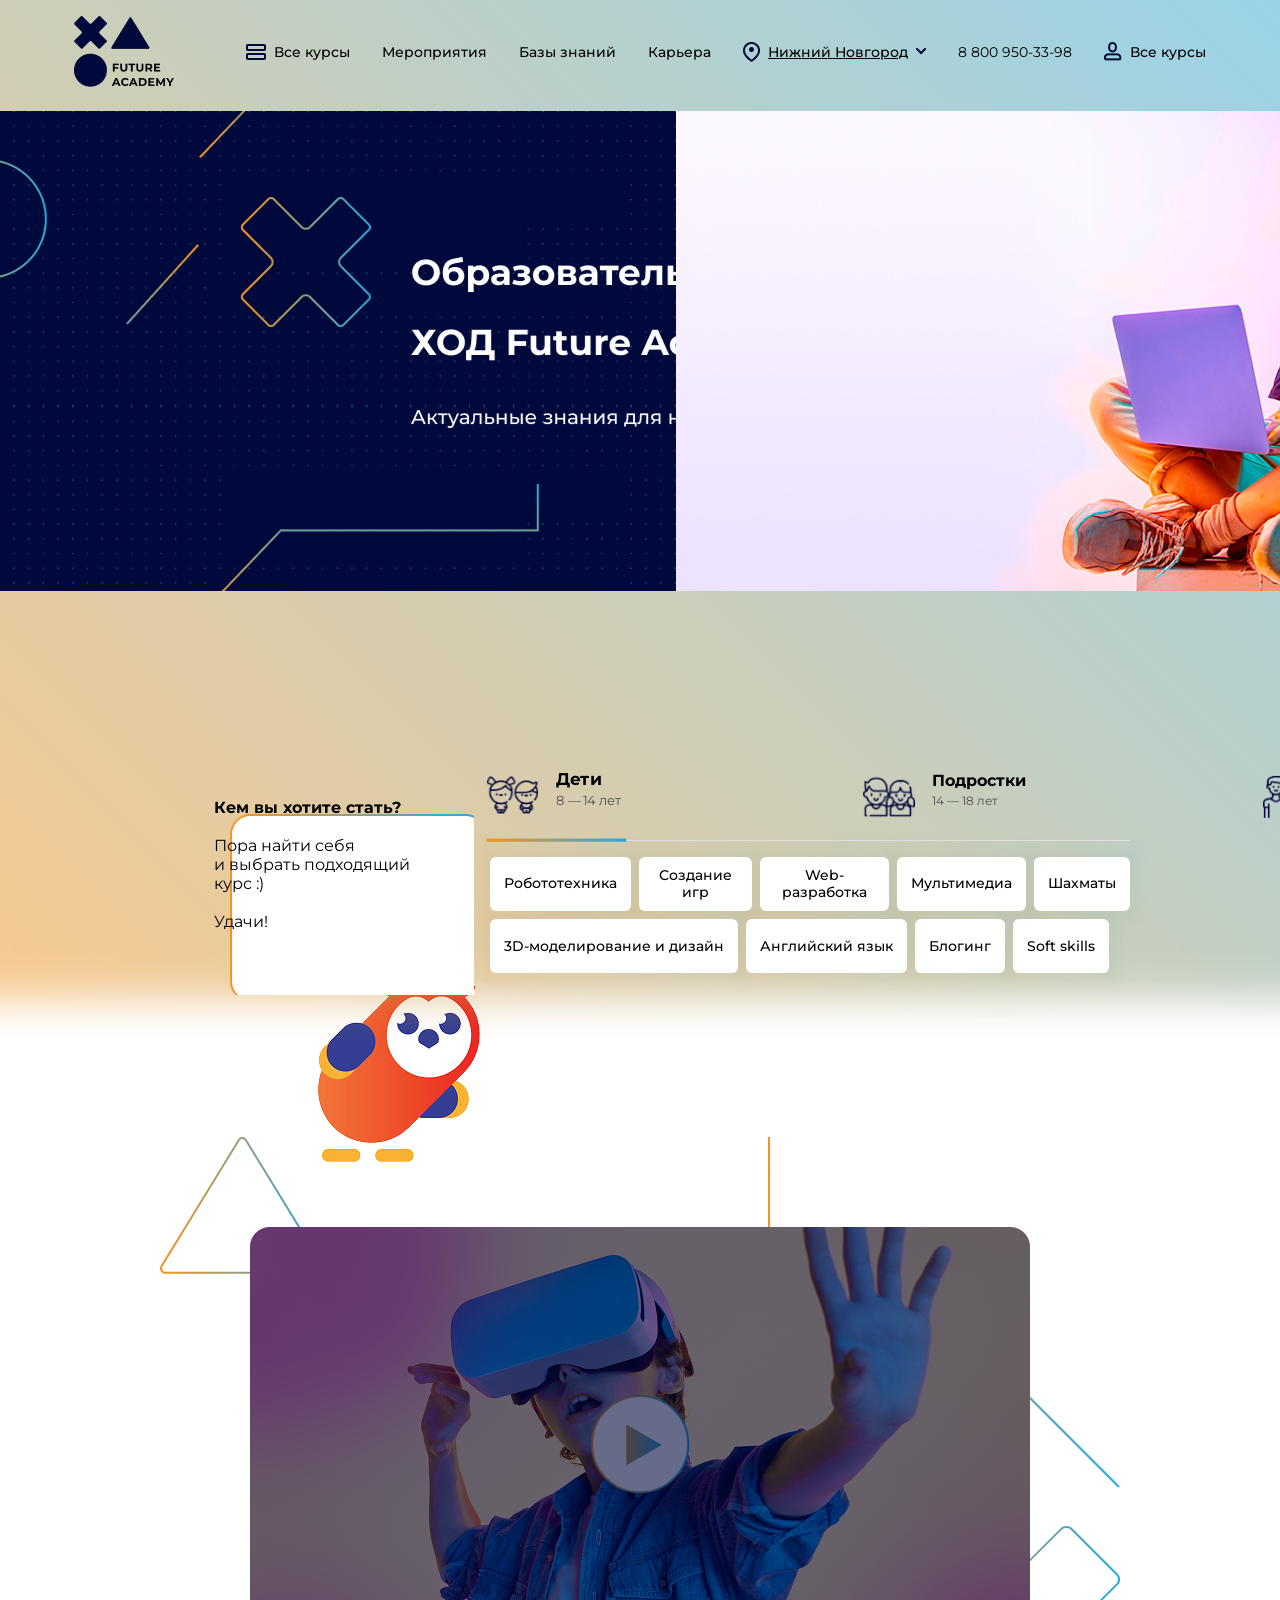
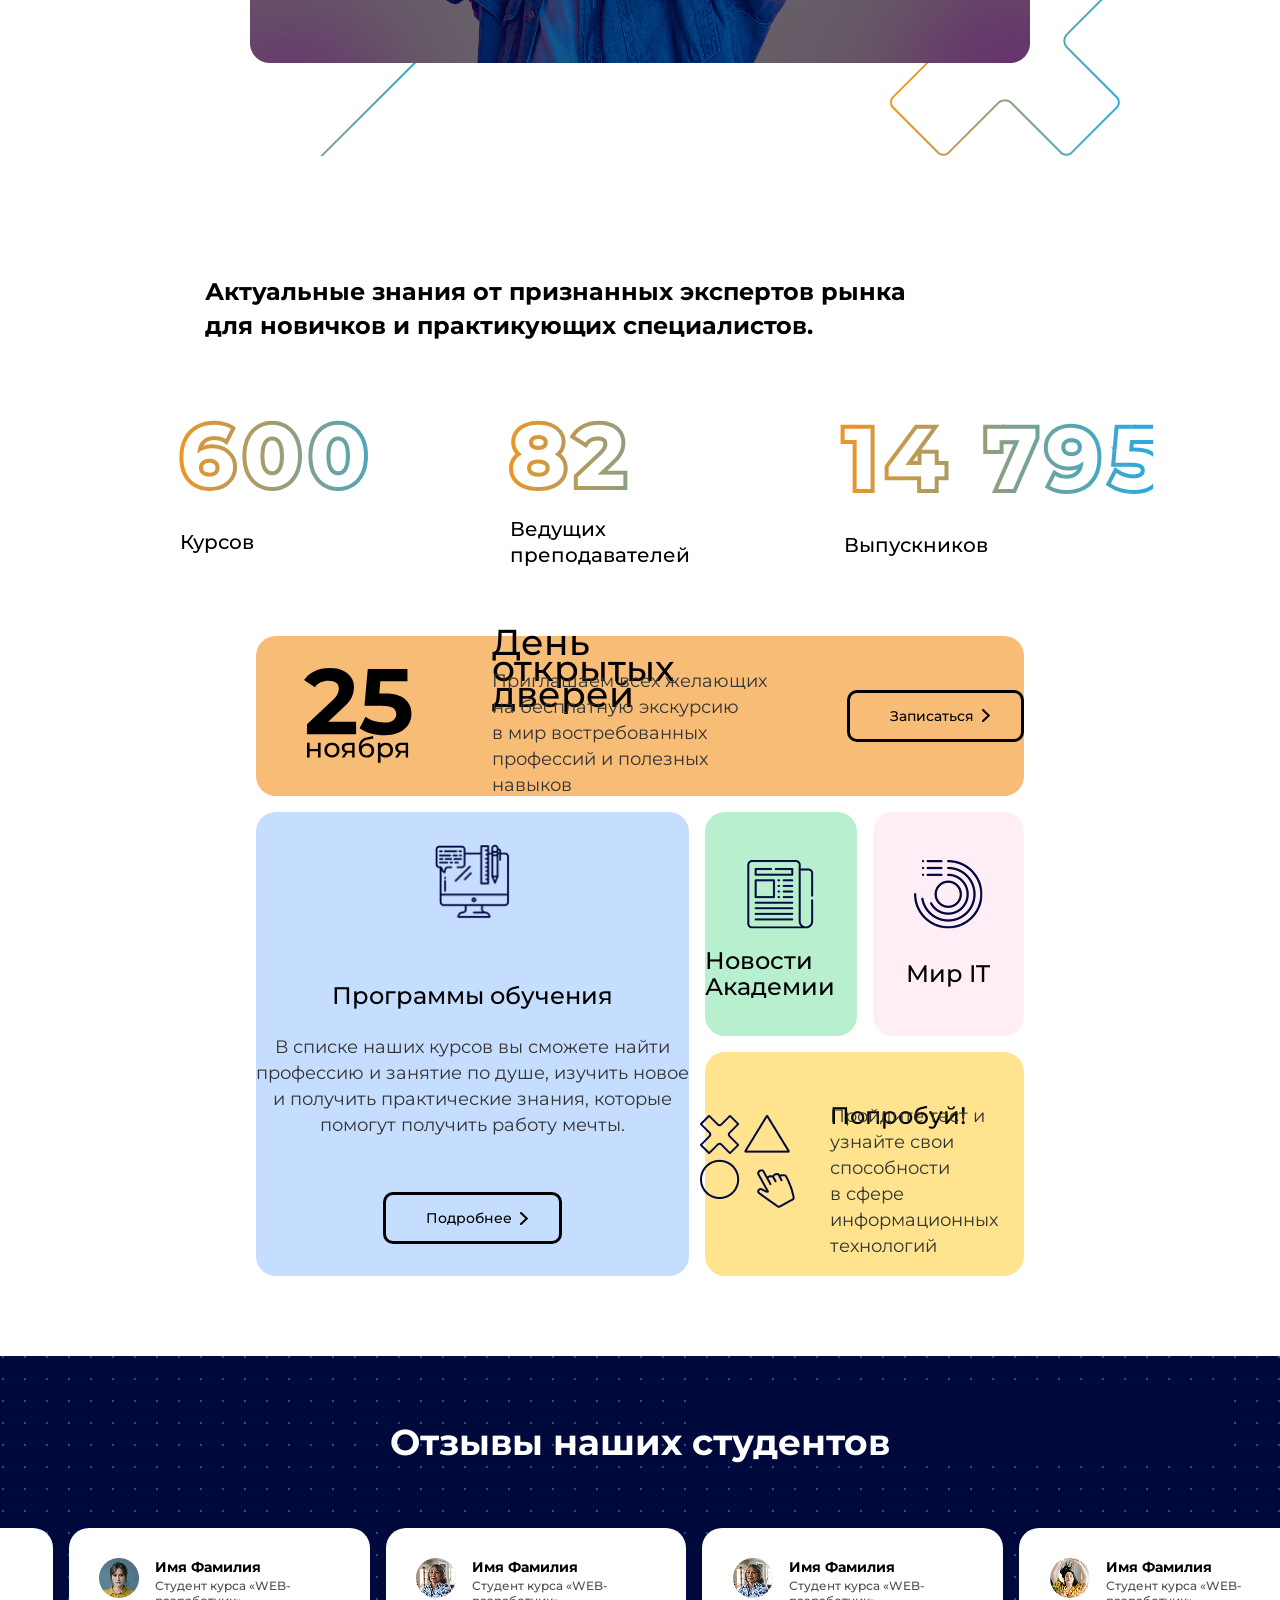
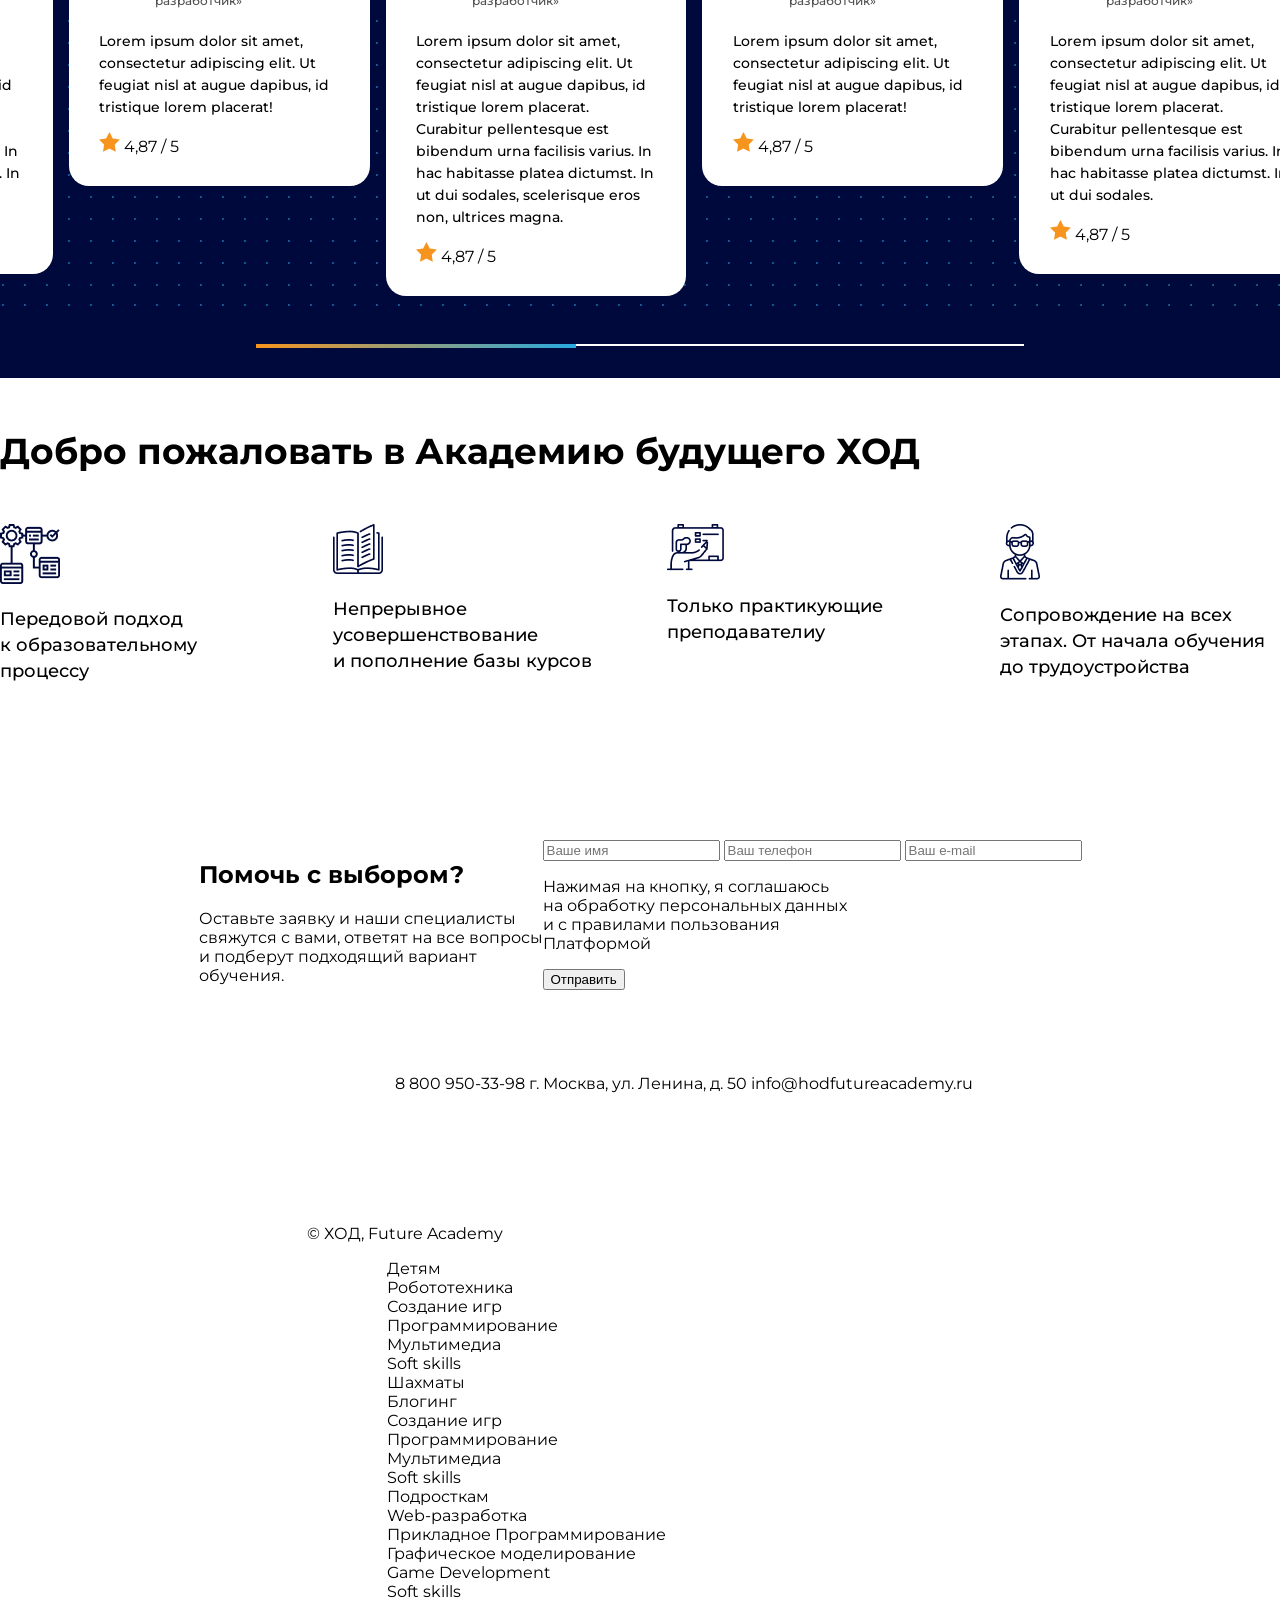
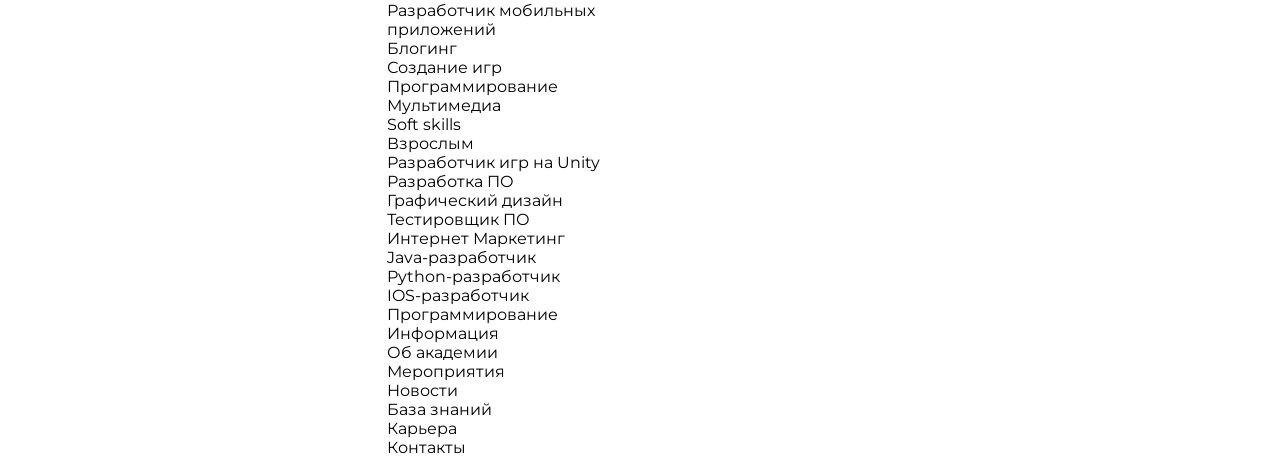
==== commit fde555c4: "Add files via upload" ====
--- a/index.html
+++ b/index.html
@@ -329,6 +329,11 @@
                 </div>
             </div>
         </div>
+        <div class="ReviewScreen__border">
+            <span class="ReviewScreen__border--scroll"></span>
+            <span class="ReviewScreen__border--general"></span>
+        </div>
+        
     </div>
 
     <div class="WelcomeScreen">
@@ -443,6 +448,7 @@
         </ul>
     </footer>
     <script src="js/main.js"></script>
+    <script src="js/modules/scroller.js"></script>
 </body>
 
 </html>
--- a/css/style.css
+++ b/css/style.css
@@ -502,13 +502,38 @@
 .ReviewScreen__cards {
     display: flex;
     justify-content: space-between;
-    align-items: center;
+    align-items: flex-start;
     gap: 1rem;
     padding-right: 20%;
-    margin-bottom: 5rem;
+    margin-bottom: 3rem;
+
+}
+
+.ReviewScreen__border {
+    display: flex;
+    flex-direction: column;
+    width: 60%;
+}
+
+.ReviewScreen__border--scroll {
+    position: absolute;
+    width: 25%;
+    height: 4px;
+    background-image: linear-gradient(to right, #F7941D, #27AAE1);
+    z-index: 2;
+}
+
+.ReviewScreen__border--general {
+    background-color: #FFFFFF;
+    content: '';
+    width: 100%;
+    height: 2px;
+    margin-bottom: 2rem;
 }
 
 .ReviewScreen__card {
+    display: flex;
+    flex-direction: column;
     background-color: #FFFFFF;
     padding: 2%;
     height: auto;
@@ -567,13 +592,73 @@
 
 .ReviewScreen__card__text {
     width: 240px;
-    height: 185px;
     font-family: 'Montserrat';
     font-style: normal;
     font-weight: 500;
     font-size: 14px;
     line-height: 22px;
     color: #000000;
+}
+
+.WelcomeScreen {
+    display: flex;
+    flex-direction: column;
+    margin-bottom: 5rem;
+}
+
+.WelcomeScreen__features {
+    width: 80pc;
+    display: flex;
+    justify-content: space-between;
+    padding-inline-start: 0;
+}
+
+.WelcomeScreen__title {
+
+
+    height: 65.86px;
+
+
+    font-family: 'Montserrat';
+    font-style: normal;
+    font-weight: 700;
+    font-size: 36px;
+    line-height: 34px;
+    /* or 94% */
+    display: flex;
+    align-items: center;
+
+    color: #000000;
+
+
+}
+
+.WelcomeScreen__features__feature__text {
+    width: 280px;
+    height: 90.73px;
+    font-family: 'Montserrat';
+    font-style: normal;
+    font-weight: 500;
+    font-size: 18px;
+    line-height: 26px;
+    /* or 144% */
+    color: #000000;
+}
+
+form{
+    border-radius: 1.25rem;
+    display: flex;
+    padding: 1%;
+}
+
+form::before{
+    content: '';
+    position: absolute;
+    inset: -100px;
+    z-index: -1;
+    background: linear-gradient(45deg, #F7941D, #27AAE1);
+    filter: blur(20px);
+    opacity: 0.5;
 }
 
 
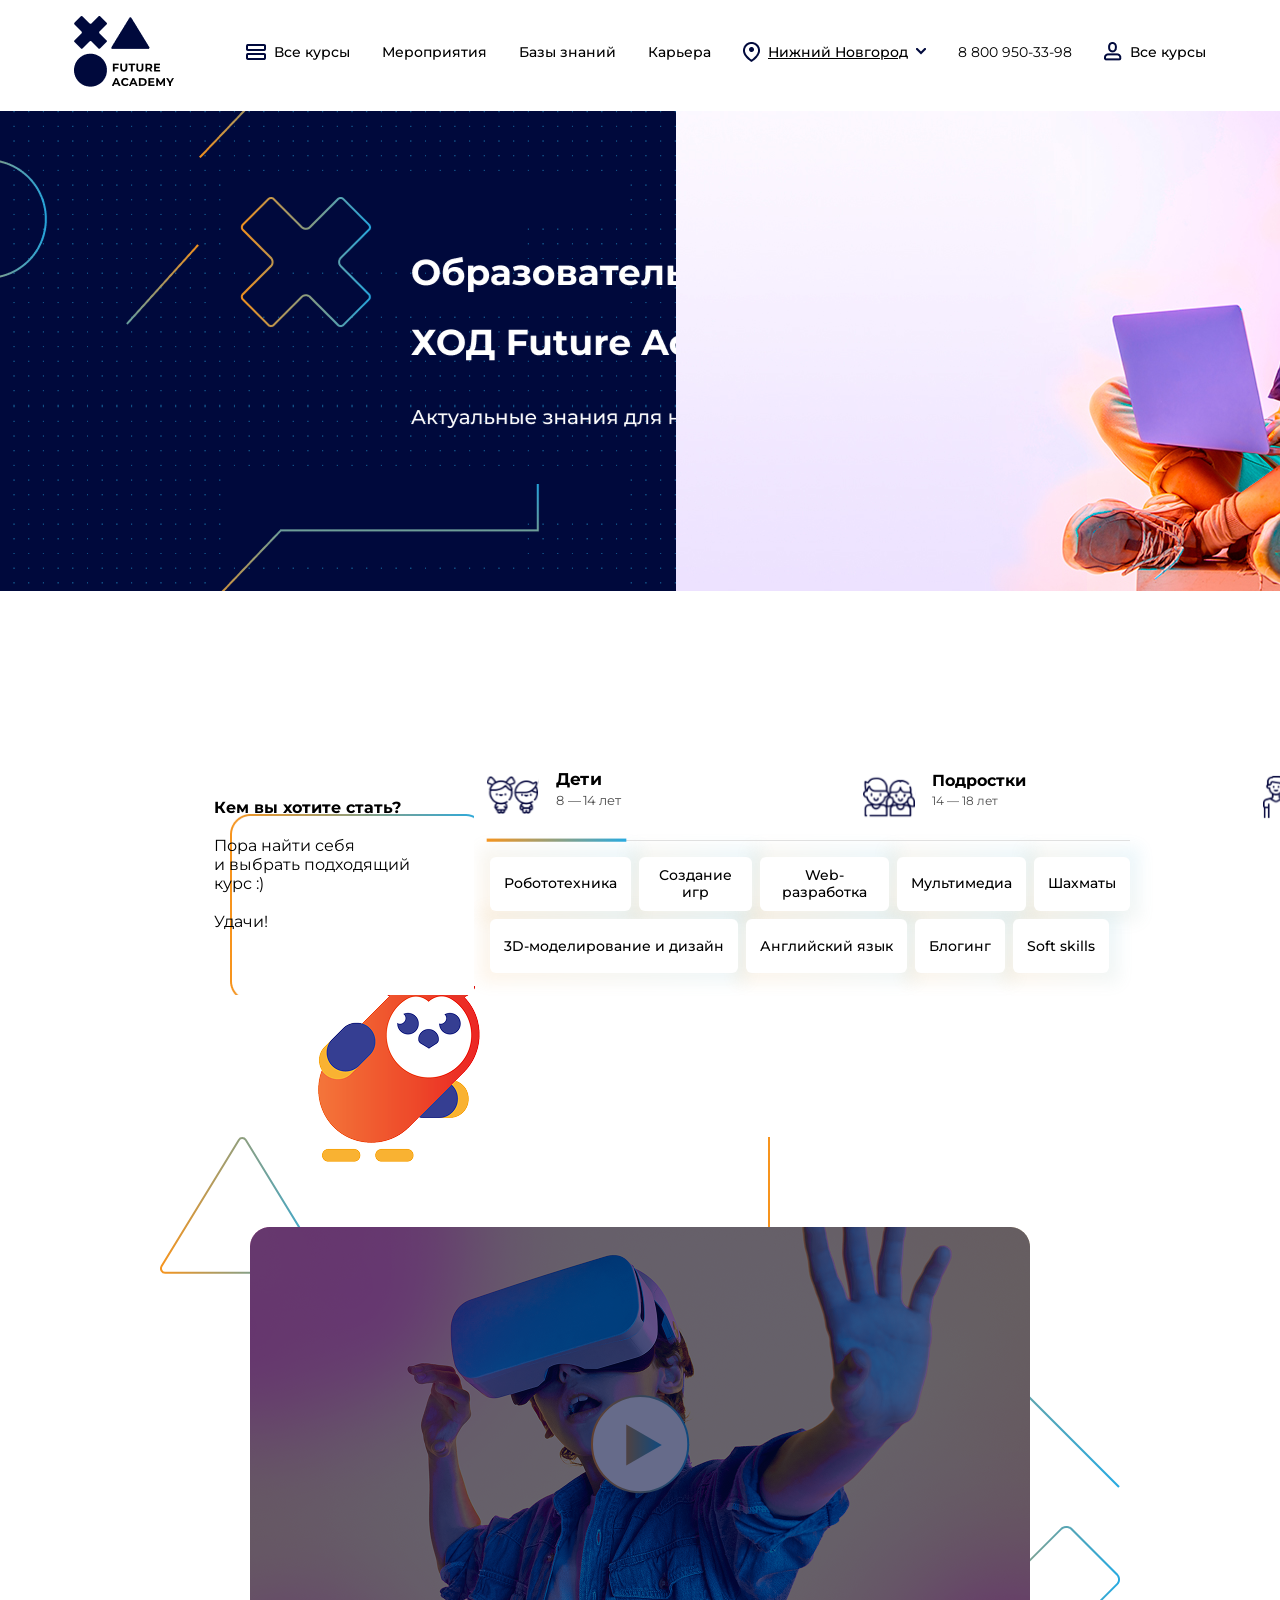
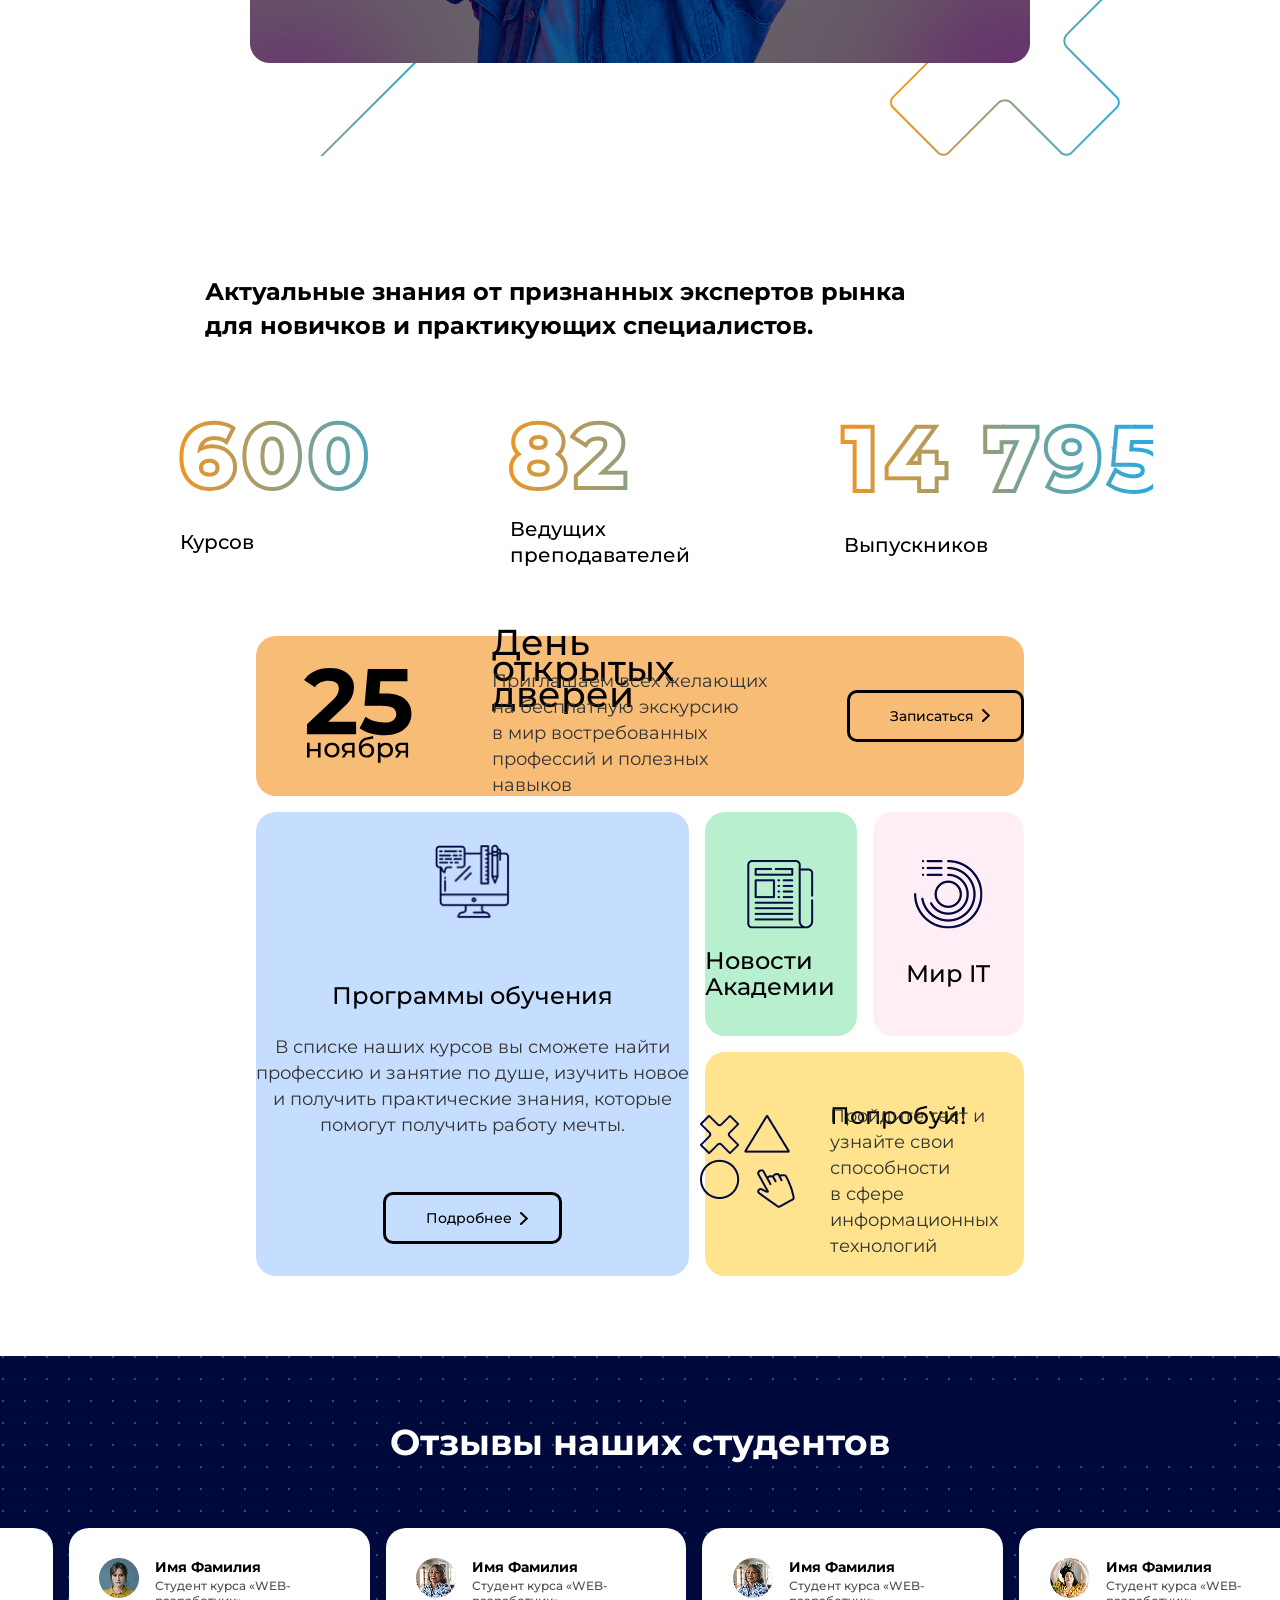
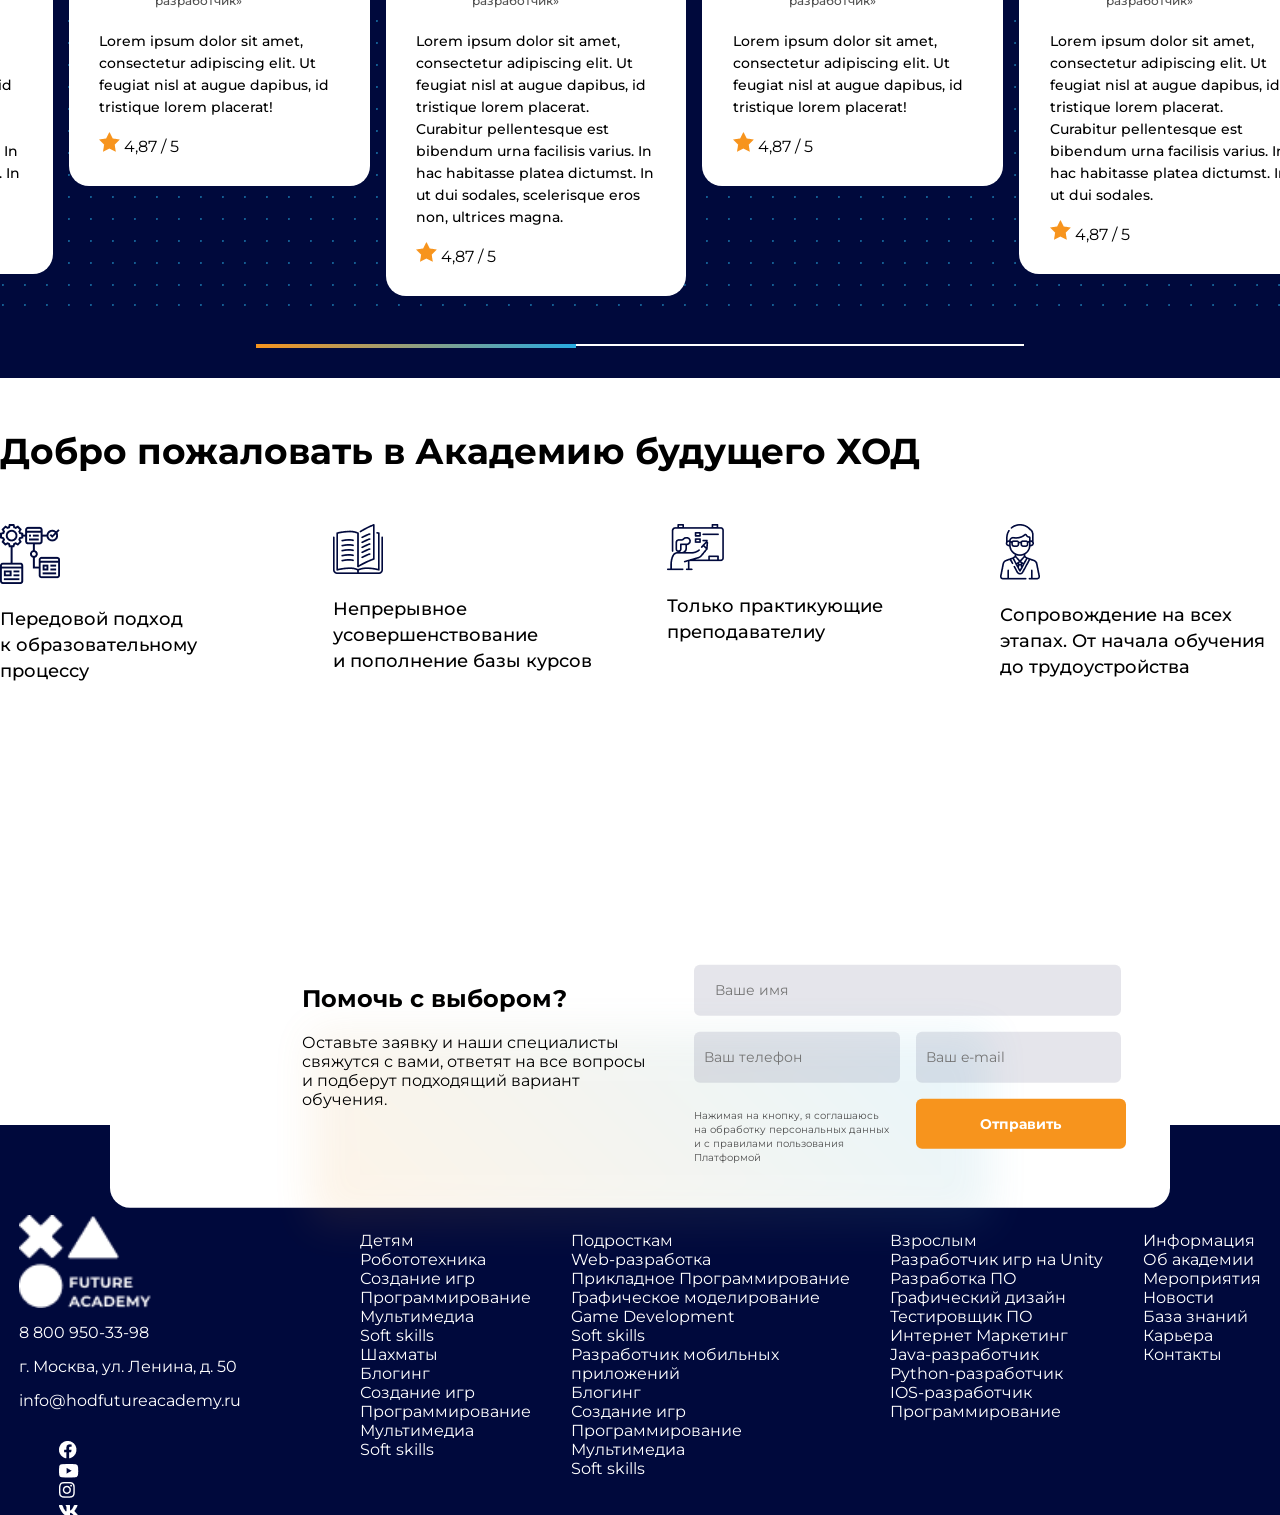
==== commit 4c9a27d8: "Add files via upload" ====
--- a/index.html
+++ b/index.html
@@ -370,9 +370,9 @@
                 и подберут подходящий вариант <br> обучения.</p>
         </div>
         <div class="form__Content">
-            <input type="text" name="name" placeholder="Ваше имя" required>
-            <input type="tel" name="phone" placeholder="Ваш телефон" required>
-            <input type="email" name="mail" id="mail" placeholder="Ваш e-mail" required>
+            <input type="text" name="name" placeholder="Ваше имя" required id="name">
+            <input type="tel" name="phone" placeholder="Ваш телефон" id="phone" required>
+            <input type="email" name="mail" id="mail" placeholder="Ваш e-mail" id="mail" required>
             <p class="form__Content__license">Нажимая на кнопку, я соглашаюсь <br>
                 на обработку персональных данных <br>
                 и с правилами пользования <br> Платформой</p>
@@ -382,7 +382,7 @@
 
     <footer>
         <div class="info">
-            <img src="images/content/Group 802.png" alt="logo2">
+            <img src="images/content/Group 802.png" alt="logo2" id="logo2">
             <span class="info__phone">8 800 950-33-98 </span>
             <span class="info__address">г. Москва, ул. Ленина, д. 50</span>
             <span class="info__email">info@hodfutureacademy.ru</span>
--- a/css/style.css
+++ b/css/style.css
@@ -648,17 +648,113 @@
 form{
     border-radius: 1.25rem;
     display: flex;
-    padding: 1%;
+    background-color: #FFFFFF;
+    border-radius: 20px;
+    padding: 3%;
+    padding-left:15%;
+    gap: 3rem;
+    transform: translateY(35%);
 }
 
 form::before{
     content: '';
     position: absolute;
-    inset: -100px;
     z-index: -1;
+    width: 60%;
+    height: 150px;
+    left:19%;
+    padding: 2%;
     background: linear-gradient(45deg, #F7941D, #27AAE1);
     filter: blur(20px);
-    opacity: 0.5;
+    opacity: 0.1;
+    transform: translateY(35%);
+}
+
+
+.form__Content{
+    display:grid;
+    gap:1rem;
+    grid-template-rows: 25% 25% 25%;
+    grid-template-columns: 47% 47% 
+}
+
+#name{
+    grid-column:span 2;
+}
+
+input{
+    background: rgba(0, 9, 60, 0.1);
+    border-radius: 6px;
+    font-family: 'Montserrat';
+    font-style: normal;
+    font-weight: 400;
+    font-size: 14px;
+    line-height: 17px;
+    color: #4F4F4F;
+    border:none;
+    padding:5%
+}
+
+.form__Content__license{
+    
+width: 211.45px;
+height: 56px;
+
+font-family: 'Montserrat';
+font-style: normal;
+font-weight: 400;
+font-size: 10px;
+line-height: 14px;
+/* or 140% */
+
+/* Gray 2 */
+color: #4F4F4F;
+
+}
+
+.form__Content__submit{
+   
+width: 210px;
+height: 50.04px;
+
+background: #F7941D;
+border-radius: 6px;
+
+font-family: 'Montserrat';
+font-style: normal;
+font-weight: 700;
+font-size: 14px;
+line-height: 26px;
+text-align: center;
+
+color: #FFFFFF;
+
+border: none;
+}
+
+footer{
+   display: flex;
+   background-color:#00093C;
+   color: white;
+   width: 100%;
+   justify-content: space-around;
+   padding-top: 7%;
+}
+
+.forUsers{
+   display:flex;
+}
+
+#logo2{
+   max-width:60%;
+
+
+}
+
+.info{
+   display:flex;
+   flex-direction:column;
+   gap:5%;
 }
 
 
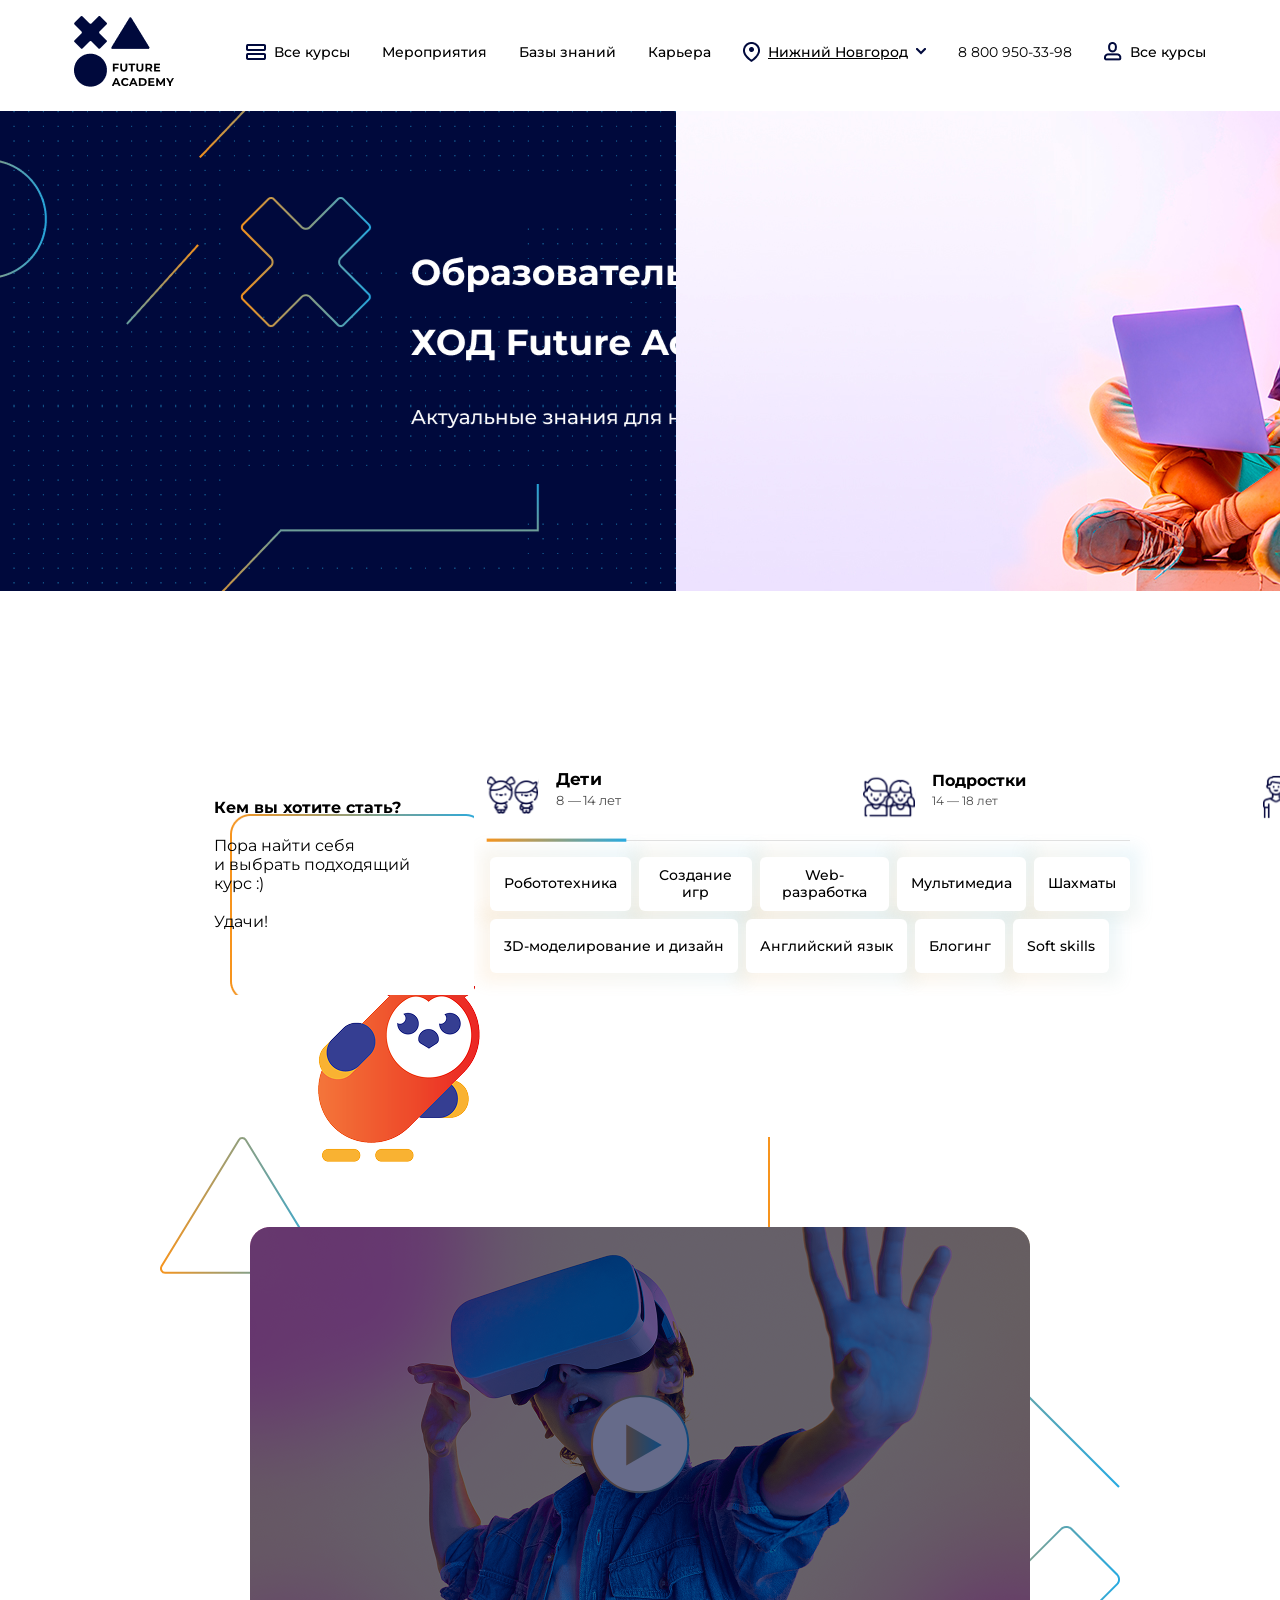
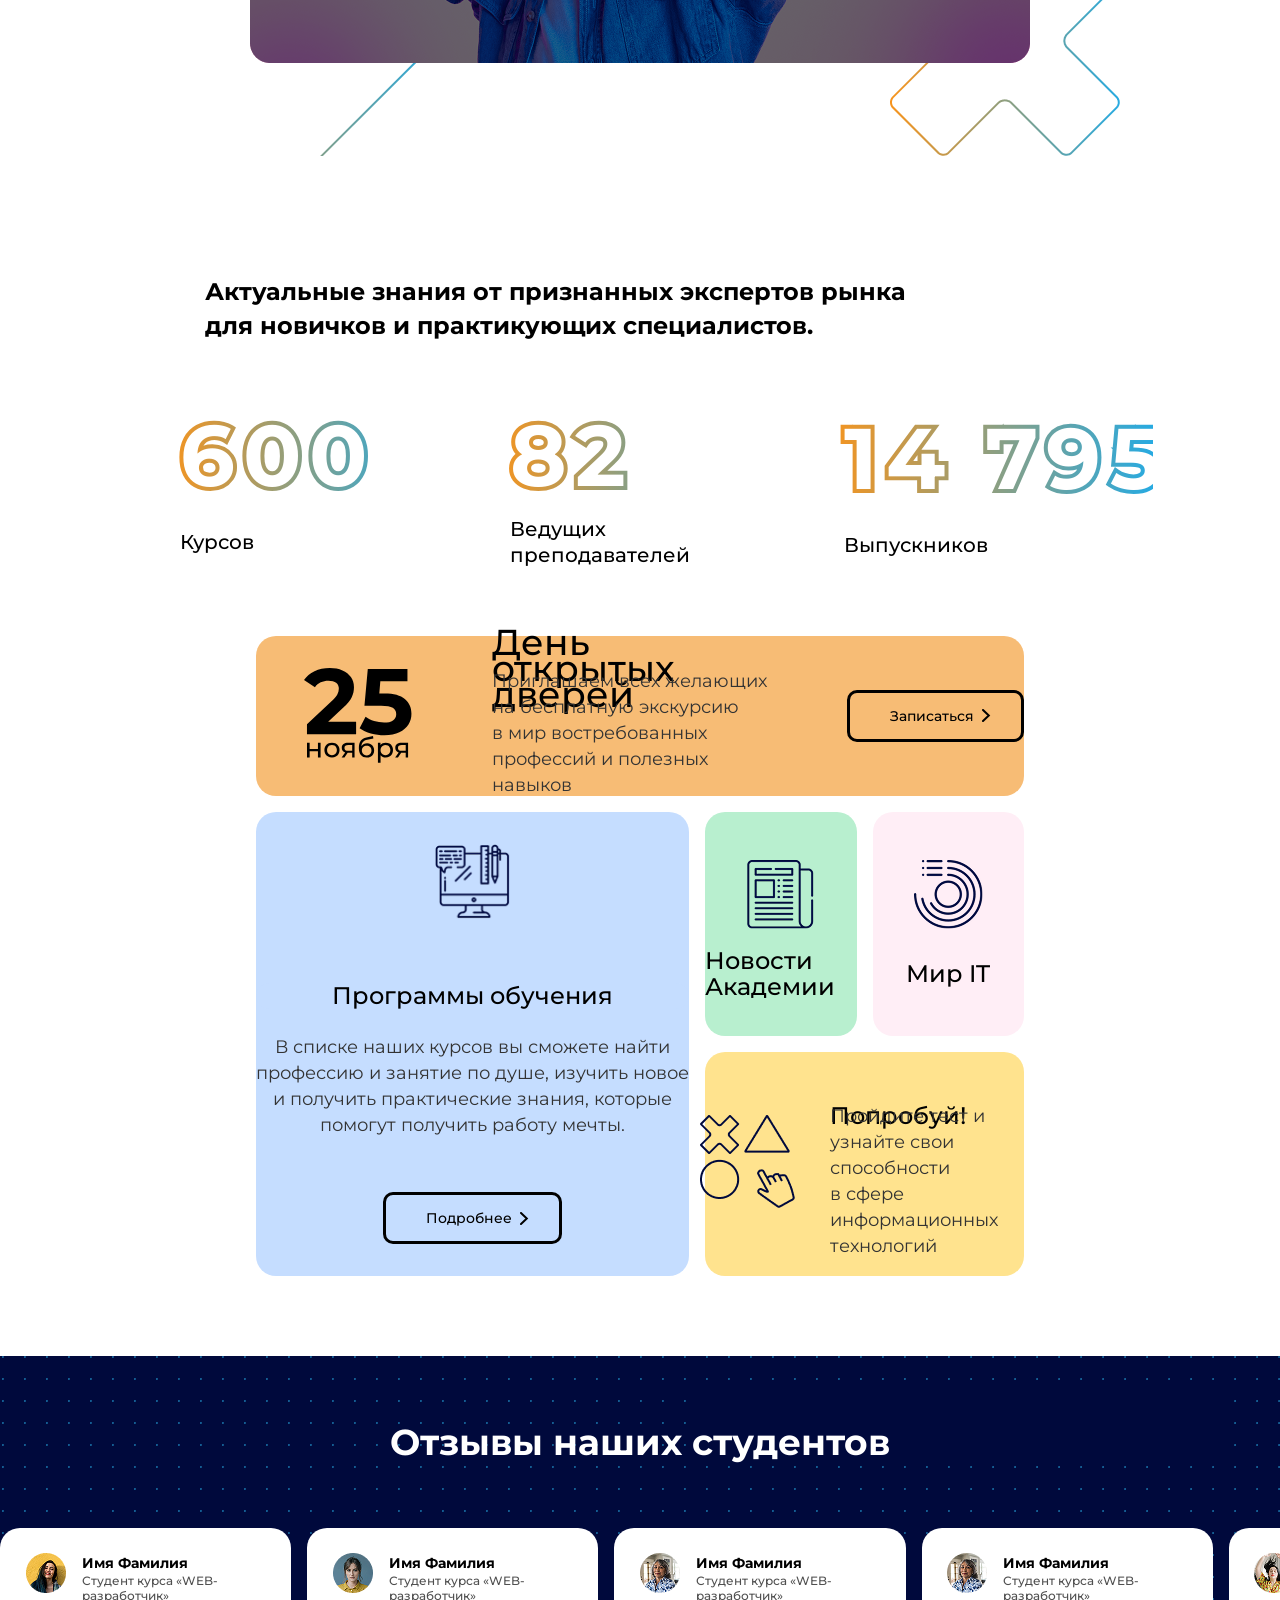
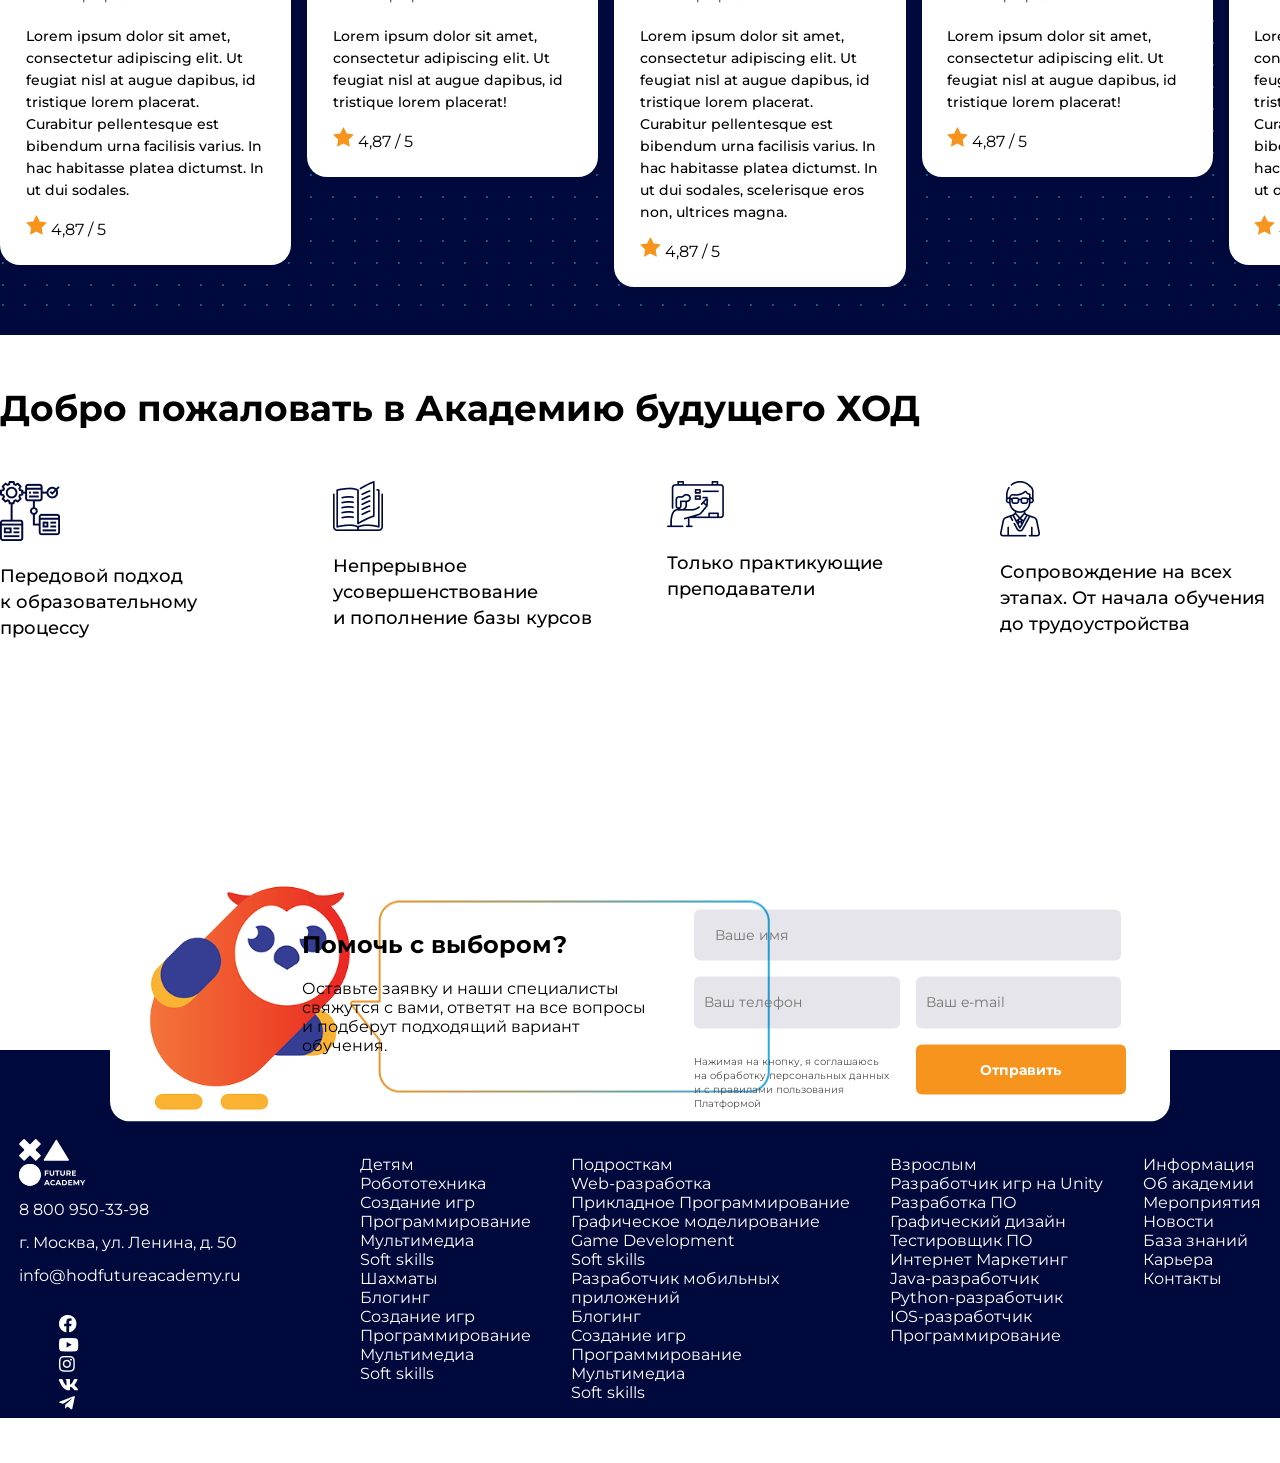
==== commit 74bfc7a8: "Add files via upload" ====
--- a/index.html
+++ b/index.html
@@ -182,8 +182,8 @@
                         мечты.
                     </p>
                 </div>
-                <button class="card__button blueButton" id="card2__button">Подробнее <img src="images/content/Vector 137.svg"
-                        alt=""> </button>
+                <button class="card__button blueButton" id="card2__button">Подробнее <img
+                        src="images/content/Vector 137.svg" alt=""> </button>
             </div>
 
 
@@ -311,6 +311,24 @@
 
             <div class="ReviewScreen__card">
                 <div class="ReviewScreen__card__header">
+                    <img src="images/content/Ellipse 185.png" alt="reviewer" class="ReviewScreen__card__header_img">
+                    <div class="ReviewScreen__card__header_textContent">
+                        <span class="ReviewScreen__card__header__title">Имя Фамилия</span>
+                        <p class="ReviewScreen__card__header__subtitle">Студент курса «WEB-разработчик»</p>
+                    </div>
+                </div>
+                <p class="ReviewScreen__card__text">Lorem ipsum dolor sit amet, <br> consectetur adipiscing elit. Ut
+                    <br> feugiat
+                    nisl at augue dapibus, id <br> tristique lorem placerat!
+                </p>
+                <div class="ReviewScreen__card__grade">
+                    <img src="images/content/Star 1.png" alt="Star">
+                    <span class="ReviewScreen__card__grade__text">4,87 / 5</span>
+                </div>
+            </div>
+
+            <div class="ReviewScreen__card">
+                <div class="ReviewScreen__card__header">
                     <img src="images/content/Ellipse 185 (3).png" alt="reviewer" class="ReviewScreen__card__header_img">
                     <div class="ReviewScreen__card__header_textContent">
                         <span class="ReviewScreen__card__header__title">Имя Фамилия</span>
@@ -328,12 +346,70 @@
                     <span class="ReviewScreen__card__grade__text">4,87 / 5</span>
                 </div>
             </div>
-        </div>
-        <div class="ReviewScreen__border">
-            <span class="ReviewScreen__border--scroll"></span>
-            <span class="ReviewScreen__border--general"></span>
-        </div>
-        
+
+            <div class="ReviewScreen__card">
+                <div class="ReviewScreen__card__header">
+                    <img src="images/content/Ellipse 185 (2).png" alt="reviewer" class="ReviewScreen__card__header_img">
+                    <div class="ReviewScreen__card__header_textContent">
+                        <span class="ReviewScreen__card__header__title">Имя Фамилия</span>
+                        <p class="ReviewScreen__card__header__subtitle">Студент курса «WEB-разработчик»</p>
+                    </div>
+                </div>
+                <p class="ReviewScreen__card__text">Lorem ipsum dolor sit amet, <br> consectetur adipiscing elit. Ut
+                    <br> feugiat
+                    nisl at augue dapibus, id <br> tristique lorem placerat. <br> Curabitur pellentesque est <br>
+                    bibendum urna
+                    facilisis varius. In <br> hac habitasse platea dictumst. In <br> ut dui sodales.
+                </p>
+                <div class="ReviewScreen__card__grade">
+                    <img src="images/content/Star 1.png" alt="Star">
+                    <span class="ReviewScreen__card__grade__text">4,87 / 5</span>
+                </div>
+            </div>
+
+            <div class="ReviewScreen__card">
+                <div class="ReviewScreen__card__header">
+                    <img src="images/content/Ellipse 185.png" alt="reviewer" class="ReviewScreen__card__header_img">
+                    <div class="ReviewScreen__card__header_textContent">
+                        <span class="ReviewScreen__card__header__title">Имя Фамилия</span>
+                        <p class="ReviewScreen__card__header__subtitle">Студент курса «WEB-разработчик»</p>
+                    </div>
+                </div>
+                <p class="ReviewScreen__card__text">Lorem ipsum dolor sit amet, <br>consectetur adipiscing elit. Ut <br>
+                    feugiat
+                    nisl at augue dapibus, id <br> tristique lorem placerat. <br> Curabitur pellentesque est <br>
+                    bibendum urna
+                    facilisis varius. In <br> hac habitasse platea dictumst. In <br> ut dui sodales, scelerisque eros
+                    <br> non,
+                    ultrices magna.
+                </p>
+                <div class="ReviewScreen__card__grade">
+                    <img src="images/content/Star 1.png" alt="Star">
+                    <span class="ReviewScreen__card__grade__text">4,87 / 5</span>
+                </div>
+            </div>
+
+
+            <div class="ReviewScreen__card">
+                <div class="ReviewScreen__card__header">
+                    <img src="images/content/Ellipse 185 (3).png" alt="reviewer" class="ReviewScreen__card__header_img">
+                    <div class="ReviewScreen__card__header_textContent">
+                        <span class="ReviewScreen__card__header__title">Имя Фамилия</span>
+                        <p class="ReviewScreen__card__header__subtitle">Студент курса «WEB-разработчик»</p>
+                    </div>
+                </div>
+                <p class="ReviewScreen__card__text">Lorem ipsum dolor sit amet, <br> consectetur adipiscing elit. Ut
+                    <br> feugiat
+                    nisl at augue dapibus, id <br>tristique lorem placerat. <br> Curabitur pellentesque est <br>
+                    bibendum urna
+                    facilisis varius.
+                </p>
+                <div class="ReviewScreen__card__grade">
+                    <img src="images/content/Star 1.png" alt="Star">
+                    <span class="ReviewScreen__card__grade__text">4,87 / 5</span>
+                </div>
+            </div>
+        </div>
     </div>
 
     <div class="WelcomeScreen">
@@ -351,7 +427,7 @@
             </li>
             <li class="WelcomeScreen__features__feature">
                 <img src="images/content/Group 800.png" alt="log" class="WelcomeScreen__features__feature__img">
-                <p class="WelcomeScreen__features__feature__text">Только практикующие <br> преподавателиу</p>
+                <p class="WelcomeScreen__features__feature__text">Только практикующие <br> преподаватели</p>
             </li>
             <li class="WelcomeScreen__features__feature">
                 <img src="images/content/Group 801.png" alt="log" class="WelcomeScreen__features__feature__img">
@@ -382,7 +458,7 @@
 
     <footer>
         <div class="info">
-            <img src="images/content/Group 802.png" alt="logo2" id="logo2">
+            <img src="images/icons/Group 802.svg" alt="logo2" id="logo2">
             <span class="info__phone">8 800 950-33-98 </span>
             <span class="info__address">г. Москва, ул. Ленина, д. 50</span>
             <span class="info__email">info@hodfutureacademy.ru</span>
--- a/css/style.css
+++ b/css/style.css
@@ -500,41 +500,42 @@
 }
 
 .ReviewScreen__cards {
-    display: flex;
-    justify-content: space-between;
+    width: 100%;
+    display: flex;
     align-items: flex-start;
     gap: 1rem;
-    padding-right: 20%;
-    margin-bottom: 3rem;
-
-}
-
-.ReviewScreen__border {
-    display: flex;
-    flex-direction: column;
-    width: 60%;
-}
-
-.ReviewScreen__border--scroll {
-    position: absolute;
+    padding-bottom: 2rem;
+    margin-bottom: 1rem;
+    overflow: auto;
+
+}
+
+.ReviewScreen__cards::-webkit-scrollbar{
+    height: 4px;
+    background: #FFFFFF;
+}
+
+.ReviewScreen__cards::-webkit-scrollbar-track{
     width: 25%;
     height: 4px;
+}
+
+.ReviewScreen__cards::-webkit-scrollbar-thumb{
+    width: 10%;
+    height: 2px;
+    transform: scaleY(2);
     background-image: linear-gradient(to right, #F7941D, #27AAE1);
-    z-index: 2;
-}
-
-.ReviewScreen__border--general {
-    background-color: #FFFFFF;
-    content: '';
-    width: 100%;
-    height: 2px;
-    margin-bottom: 2rem;
-}
+}
+
+.ReviewScreen__cards::-webkit-scrollbar-track-piece{
+    height: 30px;
+}
+
 
 .ReviewScreen__card {
     display: flex;
     flex-direction: column;
-    background-color: #FFFFFF;
+    background-color: #ffffff;
     padding: 2%;
     height: auto;
     border-radius: 20px;
@@ -645,44 +646,53 @@
     color: #000000;
 }
 
-form{
+form {
     border-radius: 1.25rem;
     display: flex;
     background-color: #FFFFFF;
     border-radius: 20px;
     padding: 3%;
-    padding-left:15%;
+    padding-left: 15%;
+    padding-bottom: 0.5%;
     gap: 3rem;
     transform: translateY(35%);
-}
-
-form::before{
-    content: '';
+    z-index: 2;
+    background-image: url(../images/content/Сова-01\ 2.png),url(../images/content/Union.png);
+    background-repeat: no-repeat;
+    background-position-x: 2rem,15rem;
+    background-position-y: bottom, center;
+    background-size: 20%, auto;
+}
+
+form::before {
+    content: none;
     position: absolute;
     z-index: -1;
-    width: 60%;
+    width: 90%;
     height: 150px;
-    left:19%;
+    left: -1%;
     padding: 2%;
     background: linear-gradient(45deg, #F7941D, #27AAE1);
     filter: blur(20px);
     opacity: 0.1;
-    transform: translateY(35%);
-}
-
-
-.form__Content{
-    display:grid;
-    gap:1rem;
+    transform: translateY(25%);
+
+}
+
+
+.form__Content {
+    display: grid;
+    gap: 1rem;
     grid-template-rows: 25% 25% 25%;
-    grid-template-columns: 47% 47% 
-}
-
-#name{
-    grid-column:span 2;
-}
-
-input{
+    grid-template-columns: 47% 47%
+}
+
+
+#name {
+    grid-column: span 2;
+}
+
+input {
     background: rgba(0, 9, 60, 0.1);
     border-radius: 6px;
     font-family: 'Montserrat';
@@ -691,71 +701,73 @@
     font-size: 14px;
     line-height: 17px;
     color: #4F4F4F;
-    border:none;
-    padding:5%
-}
-
-.form__Content__license{
-    
-width: 211.45px;
-height: 56px;
-
-font-family: 'Montserrat';
-font-style: normal;
-font-weight: 400;
-font-size: 10px;
-line-height: 14px;
-/* or 140% */
-
-/* Gray 2 */
-color: #4F4F4F;
-
-}
-
-.form__Content__submit{
-   
-width: 210px;
-height: 50.04px;
-
-background: #F7941D;
-border-radius: 6px;
-
-font-family: 'Montserrat';
-font-style: normal;
-font-weight: 700;
-font-size: 14px;
-line-height: 26px;
-text-align: center;
-
-color: #FFFFFF;
-
-border: none;
-}
-
-footer{
-   display: flex;
-   background-color:#00093C;
-   color: white;
-   width: 100%;
-   justify-content: space-around;
-   padding-top: 7%;
-}
-
-.forUsers{
-   display:flex;
-}
-
-#logo2{
-   max-width:60%;
-
-
-}
-
-.info{
-   display:flex;
-   flex-direction:column;
-   gap:5%;
-}
+    border: none;
+    padding: 5%
+}
+
+.form__Content__license {
+
+    width: 211.45px;
+    height: 56px;
+
+    font-family: 'Montserrat';
+    font-style: normal;
+    font-weight: 400;
+    font-size: 10px;
+    line-height: 14px;
+    /* or 140% */
+
+    /* Gray 2 */
+    color: #4F4F4F;
+
+}
+
+.form__Content__submit {
+
+    width: 210px;
+    height: 50.04px;
+
+    background: #F7941D;
+    border-radius: 6px;
+
+    font-family: 'Montserrat';
+    font-style: normal;
+    font-weight: 700;
+    font-size: 14px;
+    line-height: 26px;
+    text-align: center;
+
+    color: #FFFFFF;
+
+    border: none;
+}
+
+footer {
+    display: flex;
+    background-color: #00093C;
+    color: white;
+    width: 100%;
+    justify-content: space-around;
+    padding-top: 7%;
+}
+
+.forUsers {
+    display: flex;
+}
+
+#logo2 {
+    max-width: 30%;
+
+
+}
+
+.info {
+    display: flex;
+    flex-direction: column;
+    gap: 5%;
+}
+
+
 
 
 .hidden {
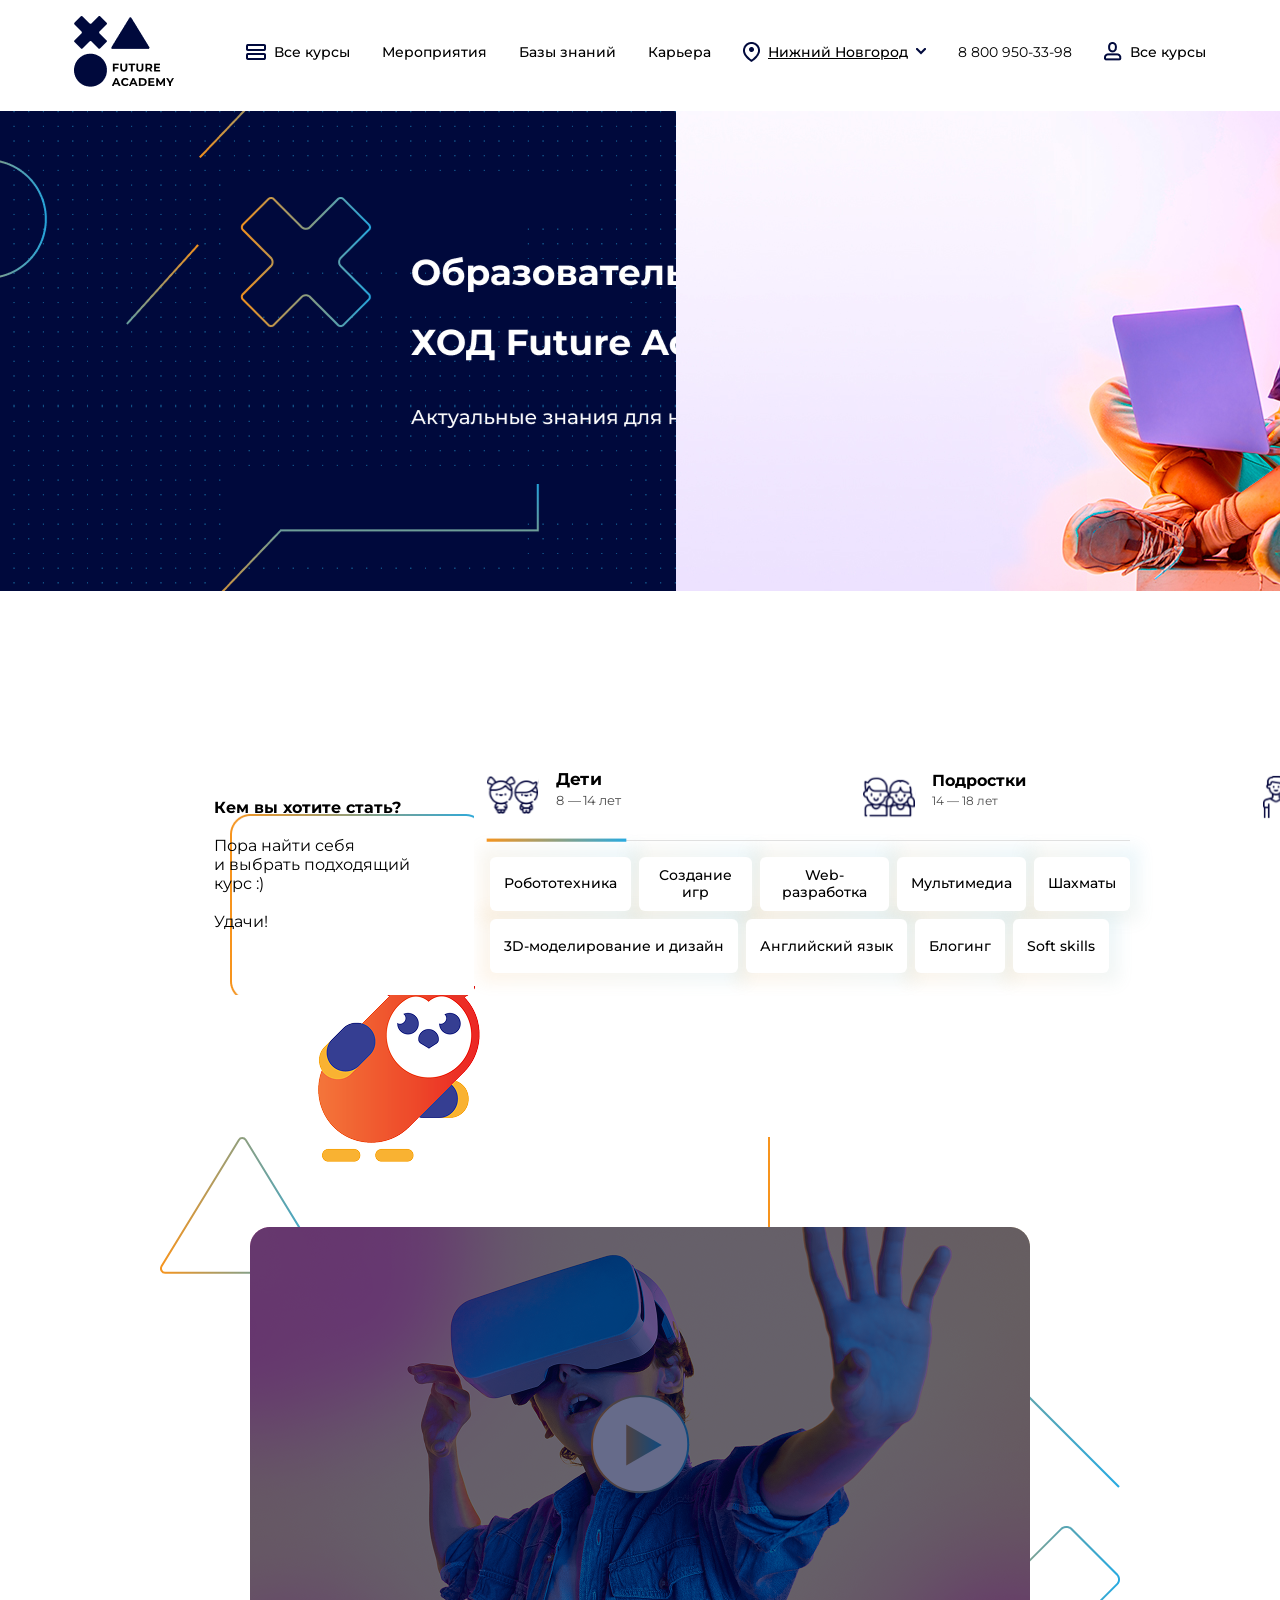
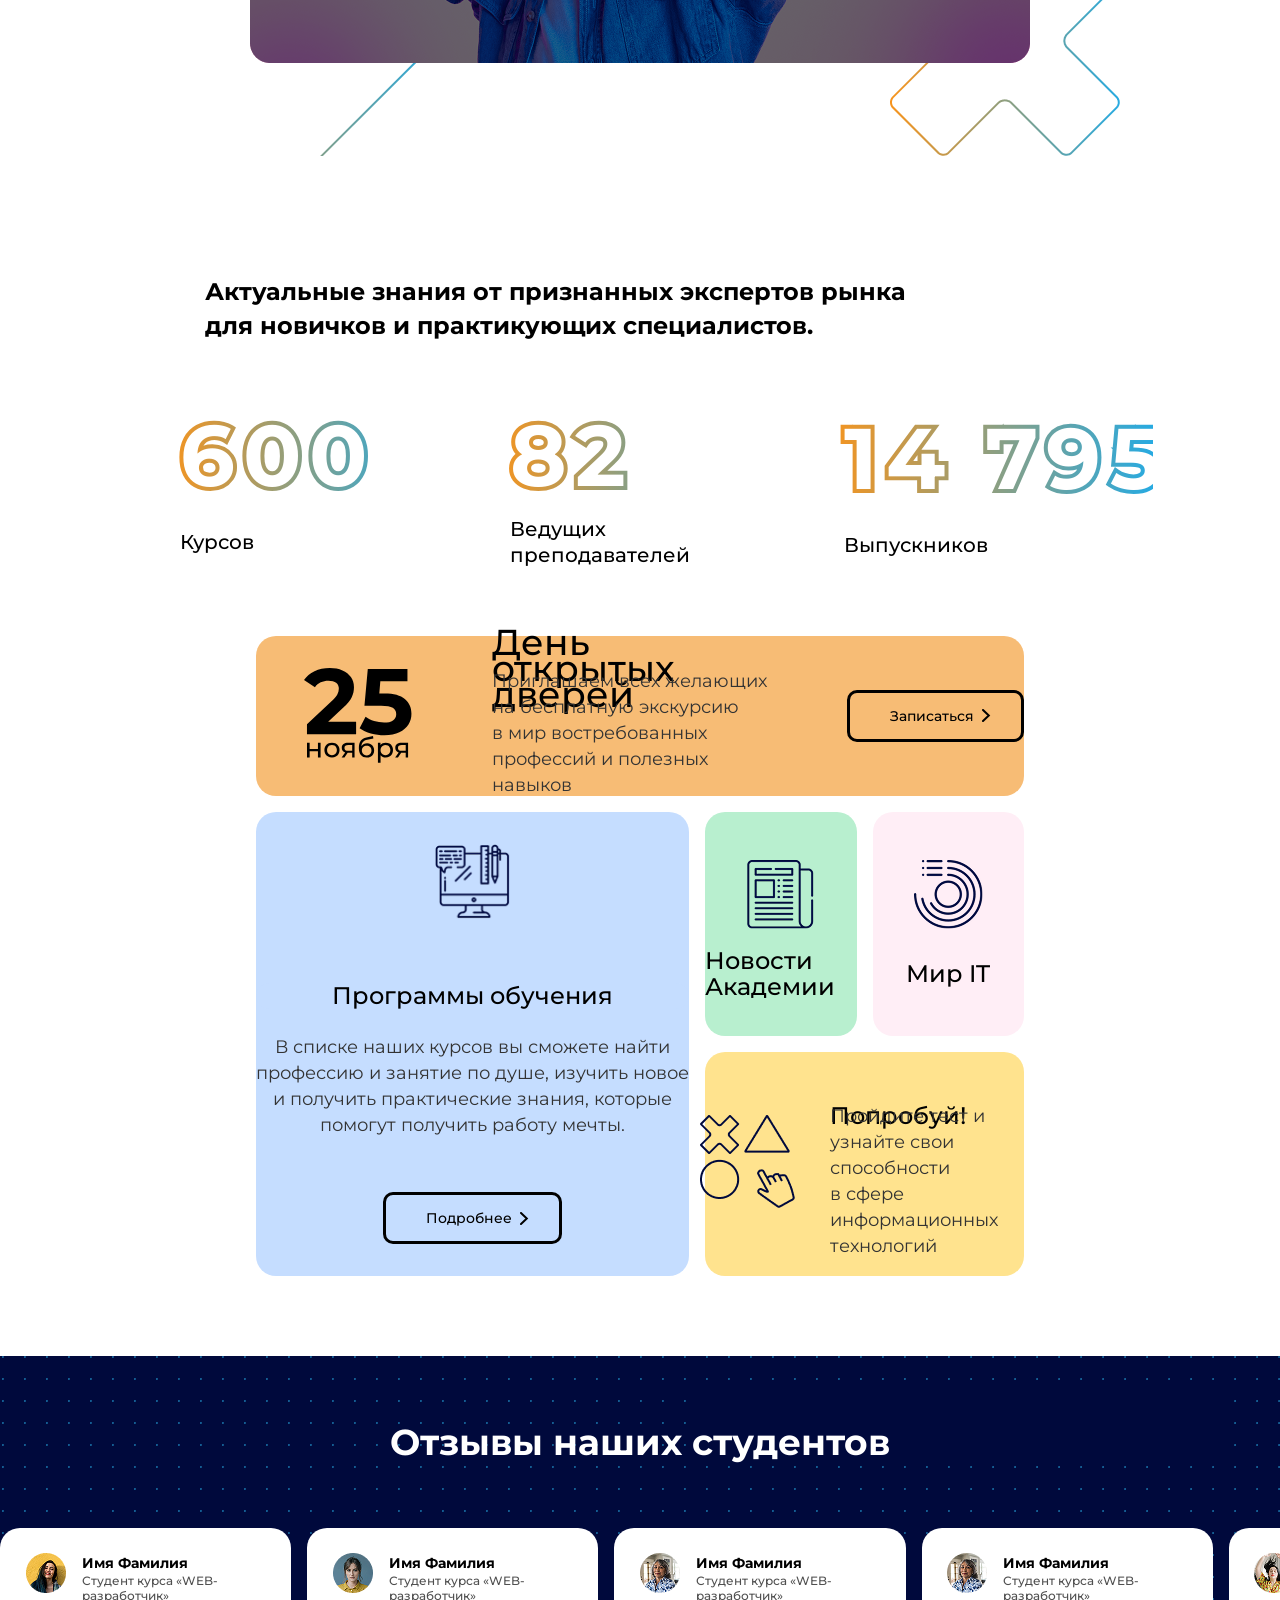
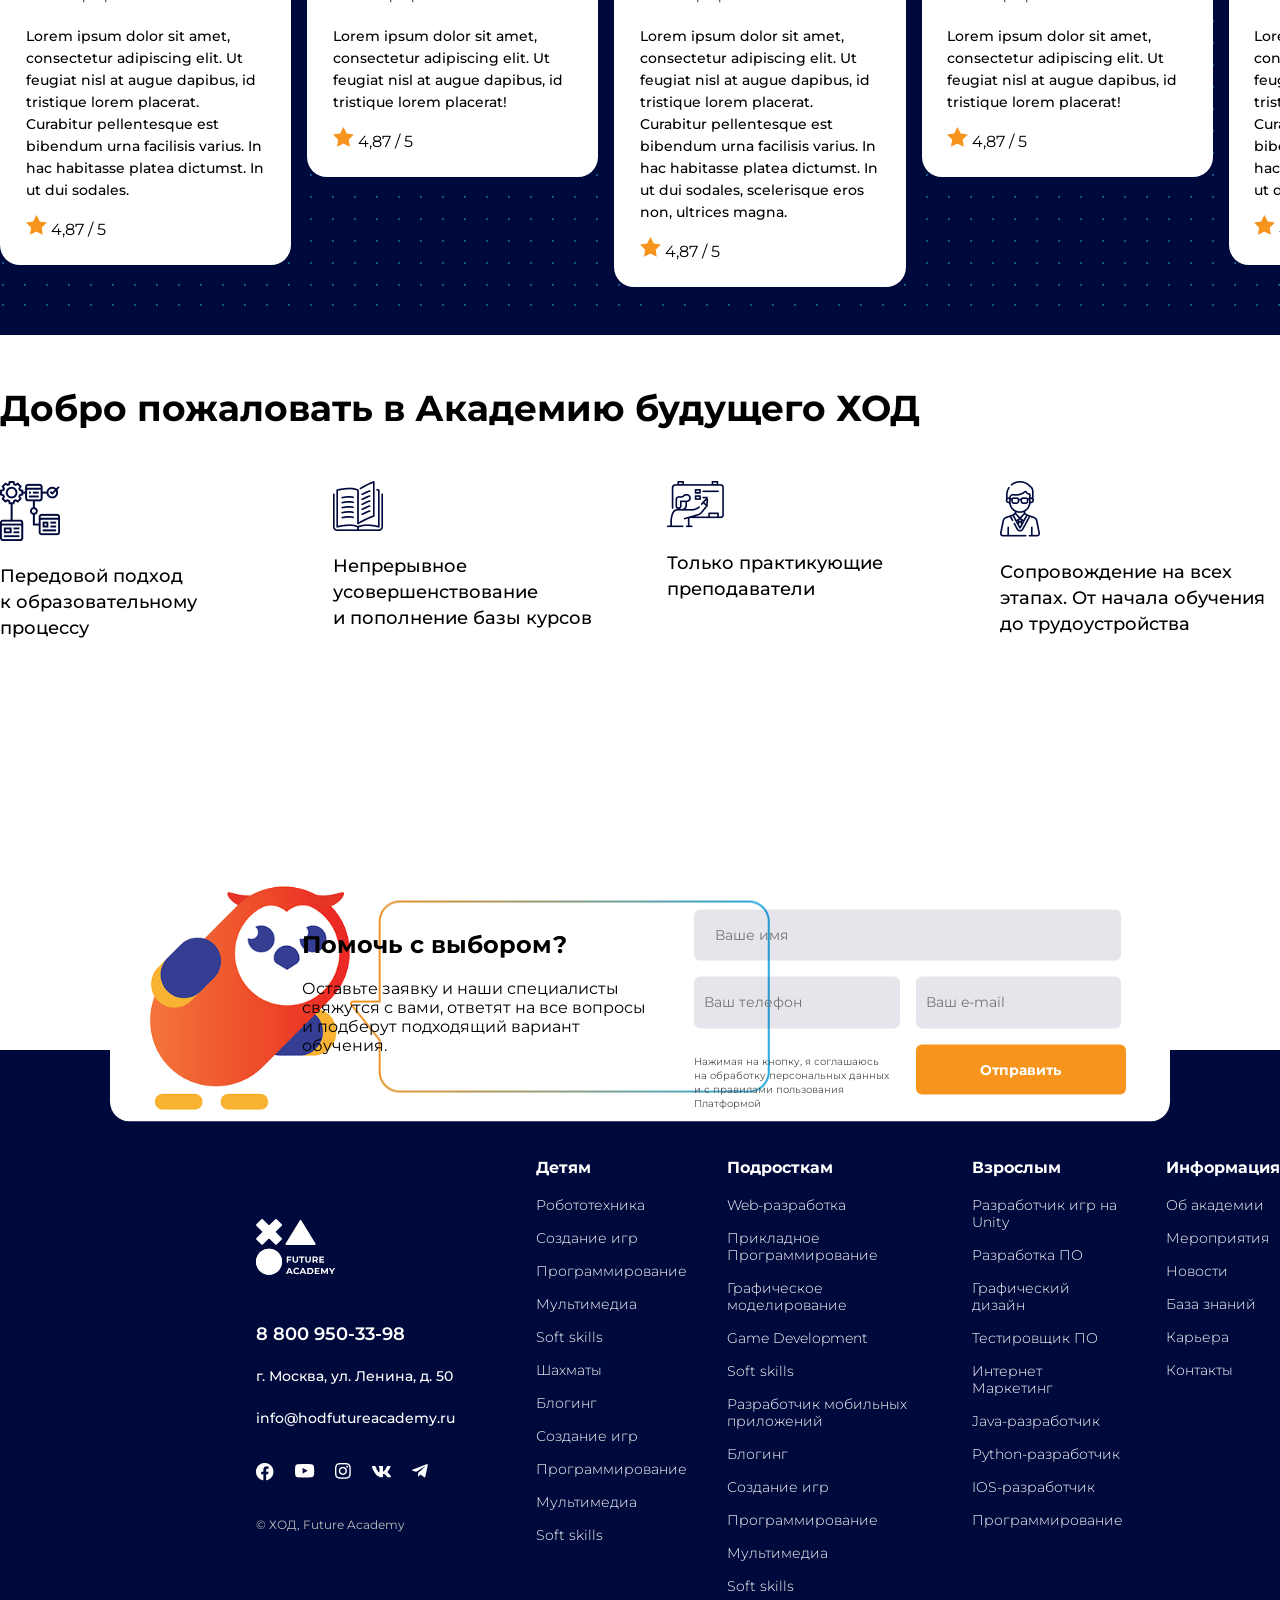
==== commit 987ddccb: "Add files via upload" ====
--- a/index.html
+++ b/index.html
@@ -34,7 +34,19 @@
             </li>
             <li class="header__menu__item context">
                 <img src="images/content/Group 830.png" alt="point">
-                <a href="" class="header__menu__item__link" id="cityMenu">Нижний Новгород</a>
+                <span class="header__menu__item__link" id="cityMenu">Нижний Новгород</span>
+                <div class="context--dropdown">
+                    <div class="dropdown__item">
+                        <input type="radio" name="city" id="Dzerzhinsk"><label for="Dzerzhinsk">Дзержинск</label>
+                    </div>
+                    <div class="dropdown__item">
+                        <input type="radio" name="city" id="Nizhniy_Novgorod"><label for="Nizhniy_Novgorod">Нижний Новгород</label>
+                    </div>
+                     <div class="dropdown__item">
+                        <input type="radio" name="city" id="Cheboksary"><label for="Cheboksary">Чебоксары</label>
+                     </div>
+                    
+                </div>
                 <img src="images/content/Vector 197.png" alt="arrowDown">
             </li>
             <li class="header__menu__item">
@@ -472,7 +484,7 @@
             <span class="info__copyright">© ХОД, Future Academy</span>
         </div>
         <ul class="forUsers" type="none">
-            <ul class="forKids" type="none">
+            <ul class="Users" type="none">
                 <li class="forUsers__title">Детям</li>
                 <li class="forUsers__items">Робототехника</li>
                 <li class="forUsers__items">Создание игр</li>
@@ -486,7 +498,7 @@
                 <li class="forUsers__items">Мультимедиа</li>
                 <li class="forUsers__items">Soft skills</li>
             </ul>
-            <ul class="forTeens" type="none">
+            <ul class="Users" type="none">
                 <li class="forUsers__title">Подросткам</li>
                 <li class="forUsers__items">Web-разработка</li>
                 <li class="forUsers__items">Прикладное Программирование</li>
@@ -500,7 +512,7 @@
                 <li class="forUsers__items">Мультимедиа</li>
                 <li class="forUsers__items">Soft skills</li>
             </ul>
-            <ul class="forAdults" type="none">
+            <ul class="Users" type="none">
                 <li class="forUsers__title">Взрослым</li>
                 <li class="forUsers__items">Разработчик игр на Unity</li>
                 <li class="forUsers__items">Разработка ПО</li>
@@ -512,7 +524,7 @@
                 <li class="forUsers__items">IOS-разработчик</li>
                 <li class="forUsers__items">Программирование</li>
             </ul>
-            <ul class="forUsers__info" type="none">
+            <ul class="Users" type="none">
                 <li class="forUsers__title">Информация</li>
                 <li class="forUsers__items">Об академии</li>
                 <li class="forUsers__items">Мероприятия</li>
--- a/css/style.css
+++ b/css/style.css
@@ -80,6 +80,44 @@
 
 #cityMenu {
     text-decoration: underline;
+}
+
+.context--dropdown{
+    display: none;
+    float: none;
+    position: absolute;
+    top: 7.5%;
+    background-color: #F6F7F9;
+    min-width: 11.7%;
+    z-index: 2;
+    box-shadow: 0px 8px 16px 0px rgba(0,0,0,0.2); 
+}
+
+.dropdown__item{
+    display: flex;
+    justify-content: space-between;
+}
+
+.dropdown__item label{
+    margin-left: 0.5rem;
+}
+
+.context--dropdown input{
+    float: none;
+    color: #000;
+    text-align: left;
+}
+
+input[type="radio"]:checked{
+    background-color: #000;
+}
+
+.context:hover .context--dropdown{
+    display: flex;
+    flex-direction: column;
+    align-items: flex-start;
+    padding: 1%;
+    border-radius: 10px;
 }
 
 a {
@@ -510,24 +548,24 @@
 
 }
 
-.ReviewScreen__cards::-webkit-scrollbar{
+.ReviewScreen__cards::-webkit-scrollbar {
     height: 4px;
     background: #FFFFFF;
 }
 
-.ReviewScreen__cards::-webkit-scrollbar-track{
+.ReviewScreen__cards::-webkit-scrollbar-track {
     width: 25%;
     height: 4px;
 }
 
-.ReviewScreen__cards::-webkit-scrollbar-thumb{
+.ReviewScreen__cards::-webkit-scrollbar-thumb {
     width: 10%;
     height: 2px;
     transform: scaleY(2);
     background-image: linear-gradient(to right, #F7941D, #27AAE1);
 }
 
-.ReviewScreen__cards::-webkit-scrollbar-track-piece{
+.ReviewScreen__cards::-webkit-scrollbar-track-piece {
     height: 30px;
 }
 
@@ -657,9 +695,9 @@
     gap: 3rem;
     transform: translateY(35%);
     z-index: 2;
-    background-image: url(../images/content/Сова-01\ 2.png),url(../images/content/Union.png);
+    background-image: url(../images/content/Сова-01\ 2.png), url(../images/content/Union.png);
     background-repeat: no-repeat;
-    background-position-x: 2rem,15rem;
+    background-position-x: 2rem, 15rem;
     background-position-y: bottom, center;
     background-size: 20%, auto;
 }
@@ -747,8 +785,9 @@
     background-color: #00093C;
     color: white;
     width: 100%;
-    justify-content: space-around;
     padding-top: 7%;
+    padding-bottom: 5%;
+    align-items: center;
 }
 
 .forUsers {
@@ -756,7 +795,54 @@
 }
 
 #logo2 {
-    max-width: 30%;
+    max-width: 40%;
+    margin-bottom: 15%;
+}
+
+.info__phone {
+
+    width: 150px;
+    height: 26px;
+    font-family: 'Montserrat';
+    font-style: normal;
+    font-weight: 600;
+    font-size: 18px;
+    line-height: 26px;
+    /* identical to box height, or 144% */
+
+    color: #FFFFFF;
+
+}
+
+.info__address {
+
+    width: 200px;
+    height: 26px;
+
+    font-family: 'Montserrat';
+    font-style: normal;
+    font-weight: 500;
+    font-size: 14px;
+    line-height: 26px;
+    /* identical to box height, or 186% */
+
+    color: #FFFFFF;
+
+
+}
+
+.info__email {
+
+    width: 197px;
+    height: 26px;
+    font-family: 'Montserrat';
+    font-style: normal;
+    font-weight: 500;
+    font-size: 14px;
+    line-height: 26px;
+    /* identical to box height, or 186% */
+
+    color: #FFFFFF;
 
 
 }
@@ -764,11 +850,53 @@
 .info {
     display: flex;
     flex-direction: column;
-    gap: 5%;
-}
-
-
-
+    gap: 1rem;
+    padding-left: 20%;
+}
+
+.info__medias {
+    display: flex;
+    width: 172px;
+    justify-content: space-between;
+    padding-left: 0;
+}
+
+.Users {
+    display: flex;
+    flex-direction: column;
+    gap: 1rem;
+}
+
+.forUsers__title {
+    height: 26px;
+
+    font-family: 'Montserrat';
+    font-style: normal;
+    font-weight: 700;
+    font-size: 16px;
+    line-height: 26px;
+    color: #FFFFFF;
+}
+
+.forUsers__items {
+
+    font-family: 'Montserrat';
+    font-style: normal;
+    font-weight: 300;
+    font-size: 14px;
+    line-height: 17px;
+    color: #FFFFFF;
+}
+
+.info__copyright {
+
+    font-family: 'Montserrat';
+    font-style: normal;
+    font-weight: 400;
+    font-size: 12px;
+    line-height: 15px;
+    color: #BDBDBD;
+}
 
 .hidden {
     display: none;
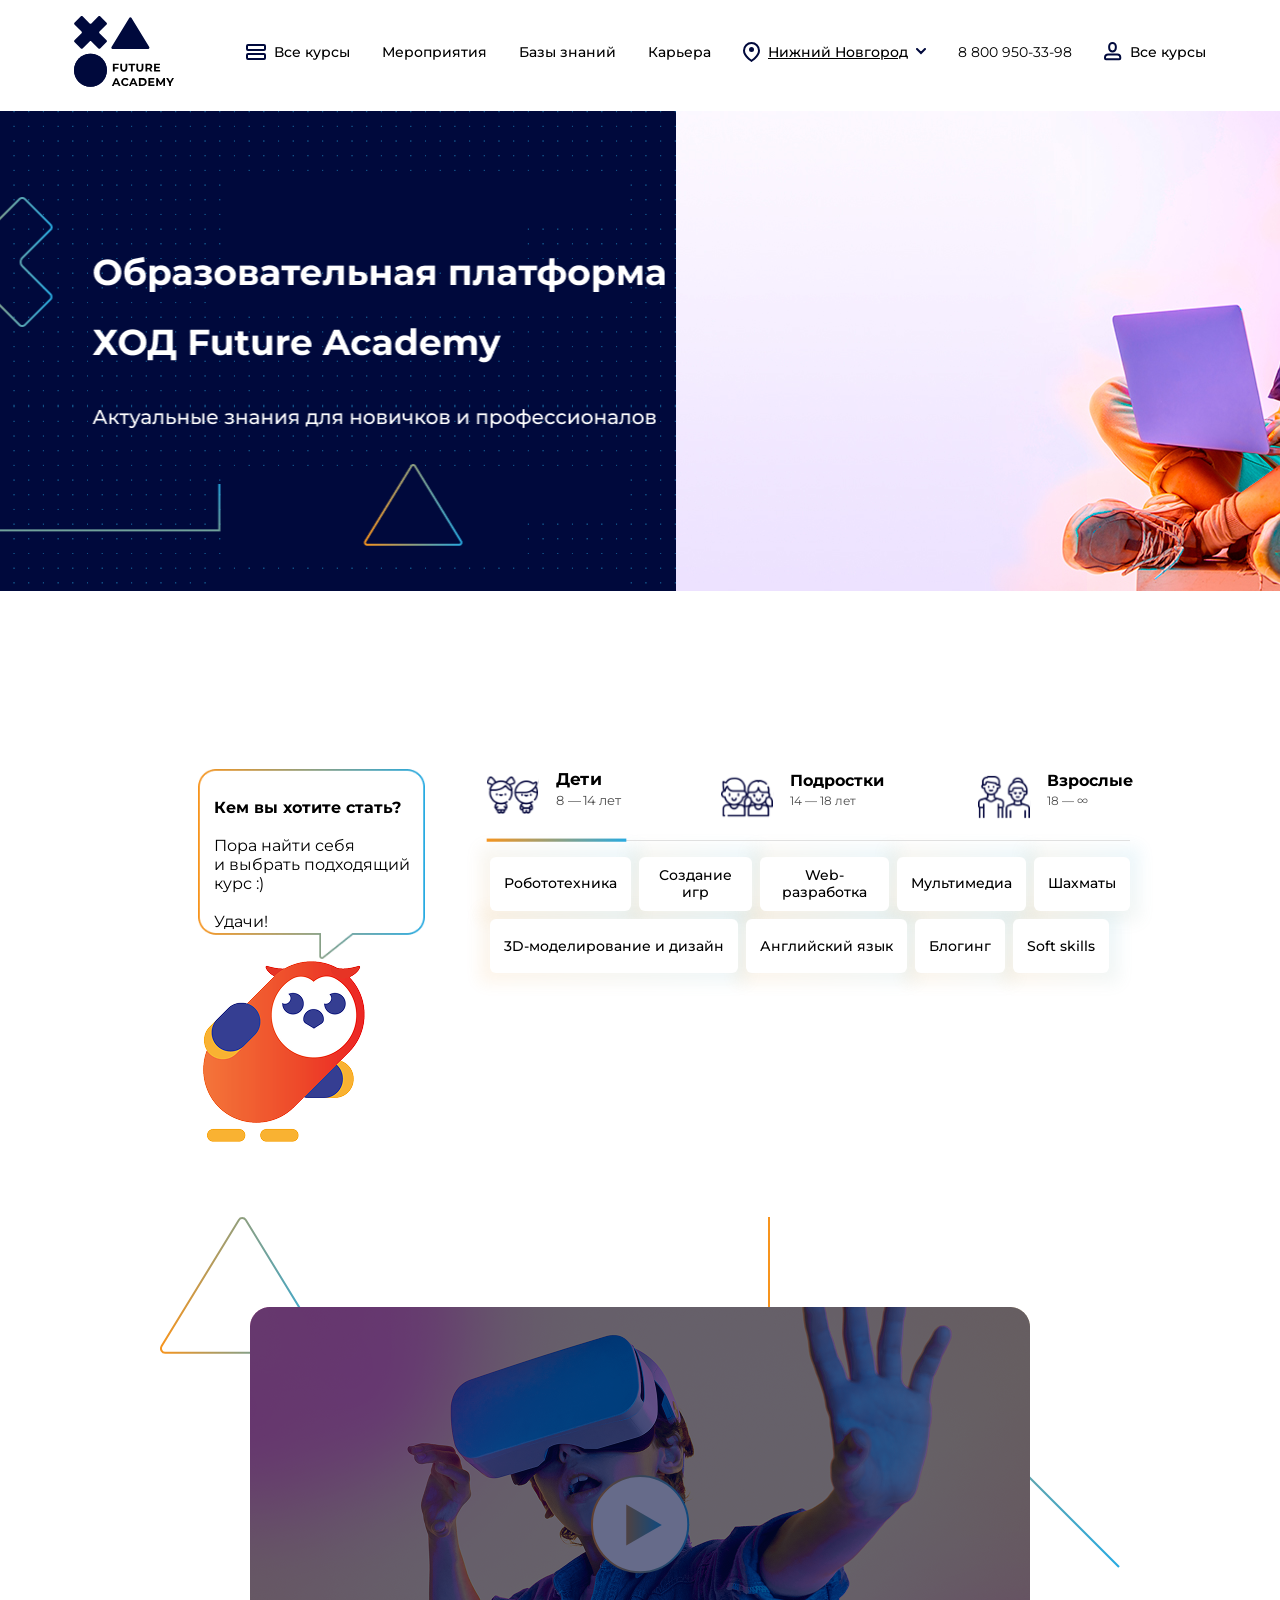
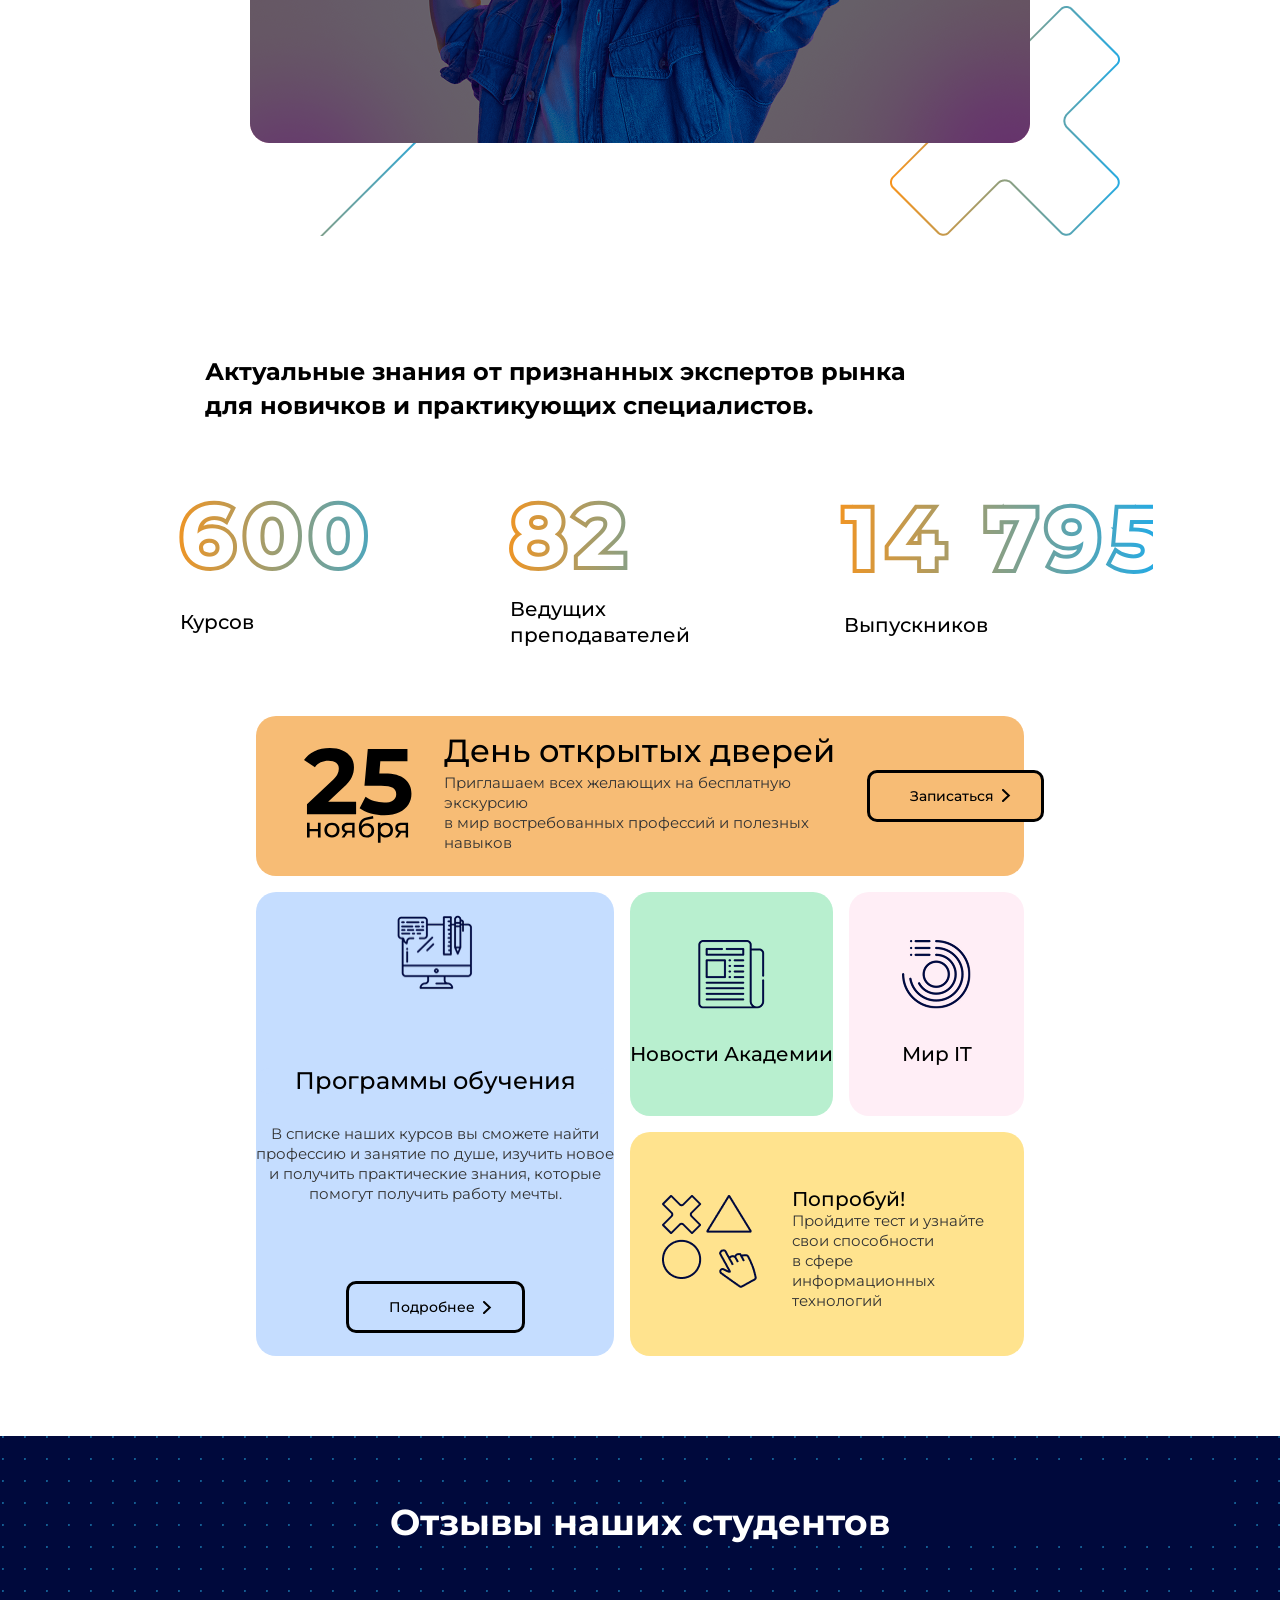
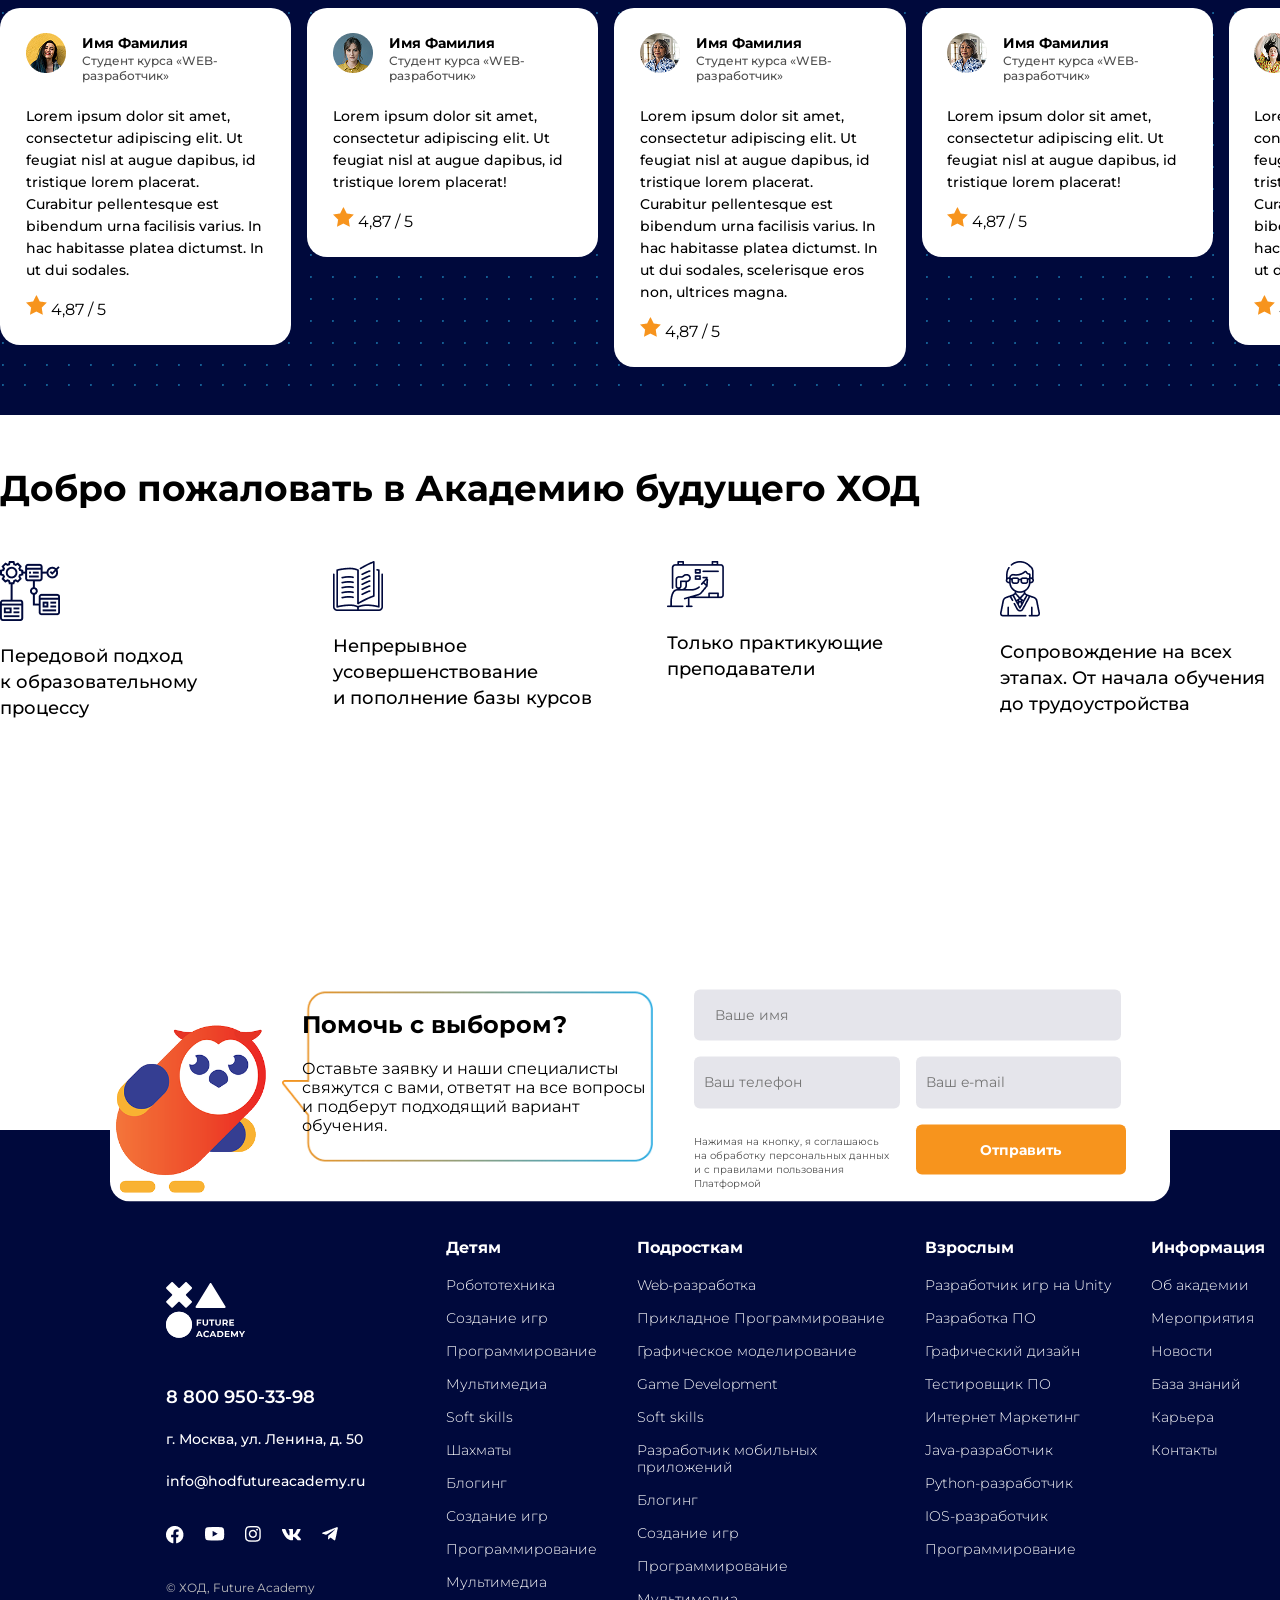
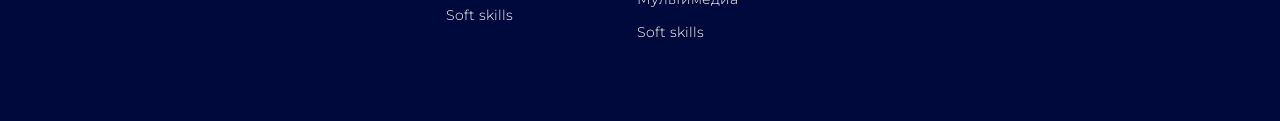
==== commit c5bc9ea4: "Add files via upload" ====
--- a/index.html
+++ b/index.html
@@ -16,11 +16,11 @@
 </head>
 
 <body>
-    <header>
-        <img src="images/content/Group 1.png" alt="logo1" id="header__logo">
+    <header id="header">
+        <img src="images/content/Group 1.svg" alt="logo1" id="header__logo">
         <ul id="header__menu" type="none">
             <li class="header__menu__item">
-                <img src="images/content/Group 14.png" alt="book" class="header__menu__item__img">
+                <img src="images/content/Group 14.svg" alt="book" class="header__menu__item__img">
                 <a href="" class="header__menu__item__link">Все курсы</a>
             </li>
             <li class="header__menu__item">
@@ -33,7 +33,7 @@
                 <a href="" class="header__menu__item__link">Карьера</a>
             </li>
             <li class="header__menu__item context">
-                <img src="images/content/Group 830.png" alt="point">
+                <img src="images/content/Group 830.svg" alt="point">
                 <span class="header__menu__item__link" id="cityMenu">Нижний Новгород</span>
                 <div class="context--dropdown">
                     <div class="dropdown__item">
@@ -47,16 +47,17 @@
                      </div>
                     
                 </div>
-                <img src="images/content/Vector 197.png" alt="arrowDown">
+                <img src="images/content/Vector 197.svg" alt="arrowDown">
             </li>
             <li class="header__menu__item">
                 <span id="phone">8 800 950-33-98</span>
             </li>
             <li class="header__menu__item">
-                <img src="images/content/Group 593.png" alt="book" class="header__menu__item__img">
+                <img src="images/content/Group 593.svg" alt="book" class="header__menu__item__img">
                 <a href="" class="header__menu__item__link">Все курсы</a>
             </li>
         </ul>
+        <img src="images/content/Group 516.svg" alt="burger-menu" class="burger-menu">
     </header>
     <div class="titleScreen">
         <div class="titleScreen__left">
@@ -537,6 +538,7 @@
     </footer>
     <script src="js/main.js"></script>
     <script src="js/modules/scroller.js"></script>
+    <script src="js/modules/scroll-menu.js"></script>
 </body>
 
 </html>
--- a/css/style.css
+++ b/css/style.css
@@ -34,6 +34,7 @@
 }
 
 header {
+    position: sticky;
     display: flex;
     gap: 2rem;
     margin-bottom: 0.5rem;
@@ -86,7 +87,7 @@
     display: none;
     float: none;
     position: absolute;
-    top: 7.5%;
+    top: 5em;
     background-color: #F6F7F9;
     min-width: 11.7%;
     z-index: 2;
@@ -123,6 +124,10 @@
 a {
     text-decoration: none;
     color: #000000;
+}
+
+.burger-menu{
+    display: none;
 }
 
 .titleScreen {
@@ -898,9 +903,24 @@
     color: #BDBDBD;
 }
 
+.sticky{
+    position: fixed;
+    top: 0;
+    display: flex;
+    background-color: #FFFFFF;
+    width: 100%;
+    margin-top: 0;
+    justify-content: center;
+    padding-bottom: 0.5rem;
+    padding-top: 1rem;
+    z-index: 3;
+}
+
+
 .hidden {
     display: none;
 }
+
 
 @keyframes loadAnim {
     0% {
@@ -920,4 +940,79 @@
     100% {
         scale: 1.05;
     }
+}
+
+@keyframes scrollAnim {
+    0%{
+        
+    }
+}
+
+@media screen and (max-width:1440px){
+    body{
+        background-position-x: 200px;
+        background-position-y: 960px;
+    }
+
+    .titleScreen__left__content{
+        background-position-x: 30%;
+    }
+
+    .dialogue{
+        background-position: 3em,1.25em;
+        background-size: 70%;
+    }
+    .OptionScreen{
+        margin-bottom: 10em;
+    }
+
+    .OptionScreen__OptionAge--top{
+        gap: 0;
+    }
+
+    .card__textContent__text{
+        font-size: 15px;
+        line-height: 20px;
+    }
+    .card__textContent__title{
+        white-space: nowrap;
+        font-size: 32px;
+    }
+    .EventsScreen__gridCont1__card{
+        gap: 2rem;
+    }
+    .blue{
+        font-size: 24px;
+    }
+    .smallFont{
+        font-size: 20px;
+    }
+    .yellow{
+       padding-left: 2em;
+    }
+
+    form{
+        background-position-x: left, 25%;
+        background-size: 15%, 35%;
+    }
+
+    .info{
+        padding-left: 13%;
+    }
+}
+
+@media screen and (max-width: 1080px) {
+    header{
+        width: 80%;
+        justify-content: space-between;
+    }
+
+    #header__menu{
+        display: none;
+    }
+
+    .burger-menu{
+        display: block;
+        width: 5%;
+    }
 }
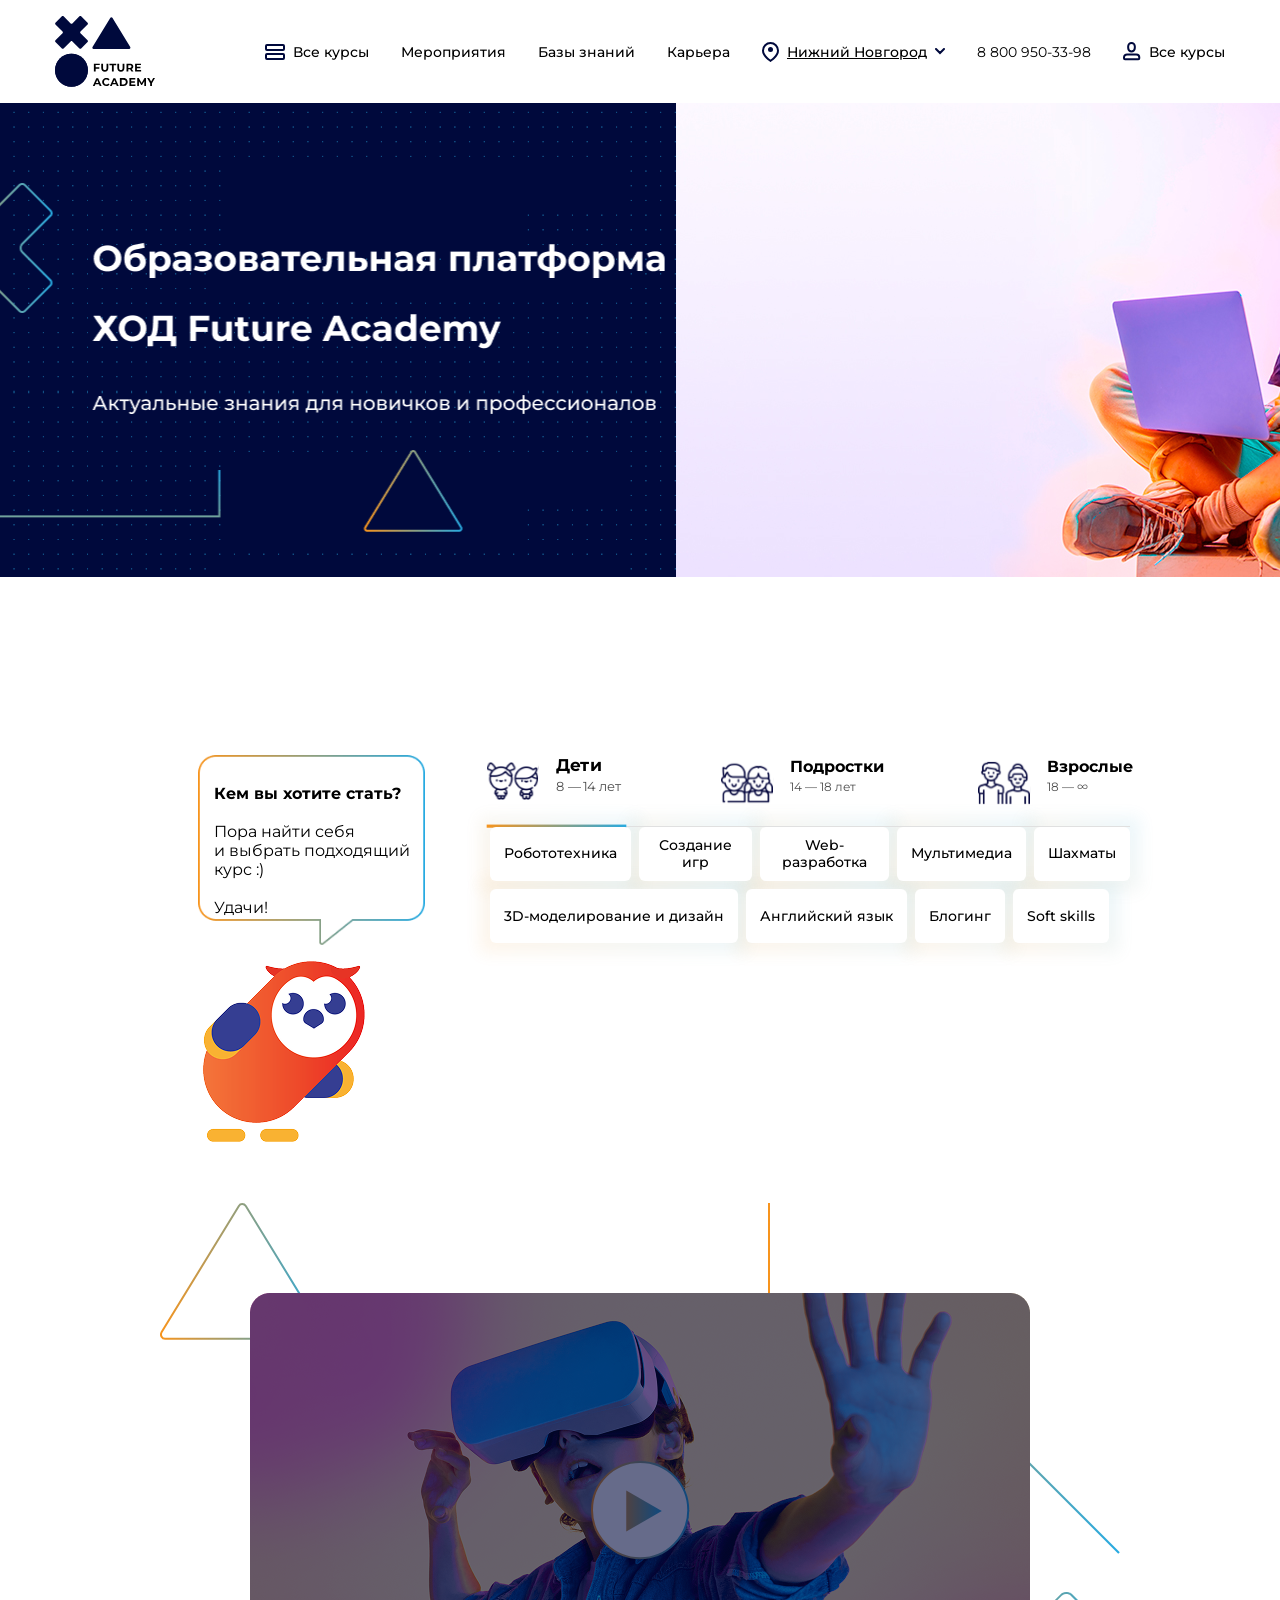
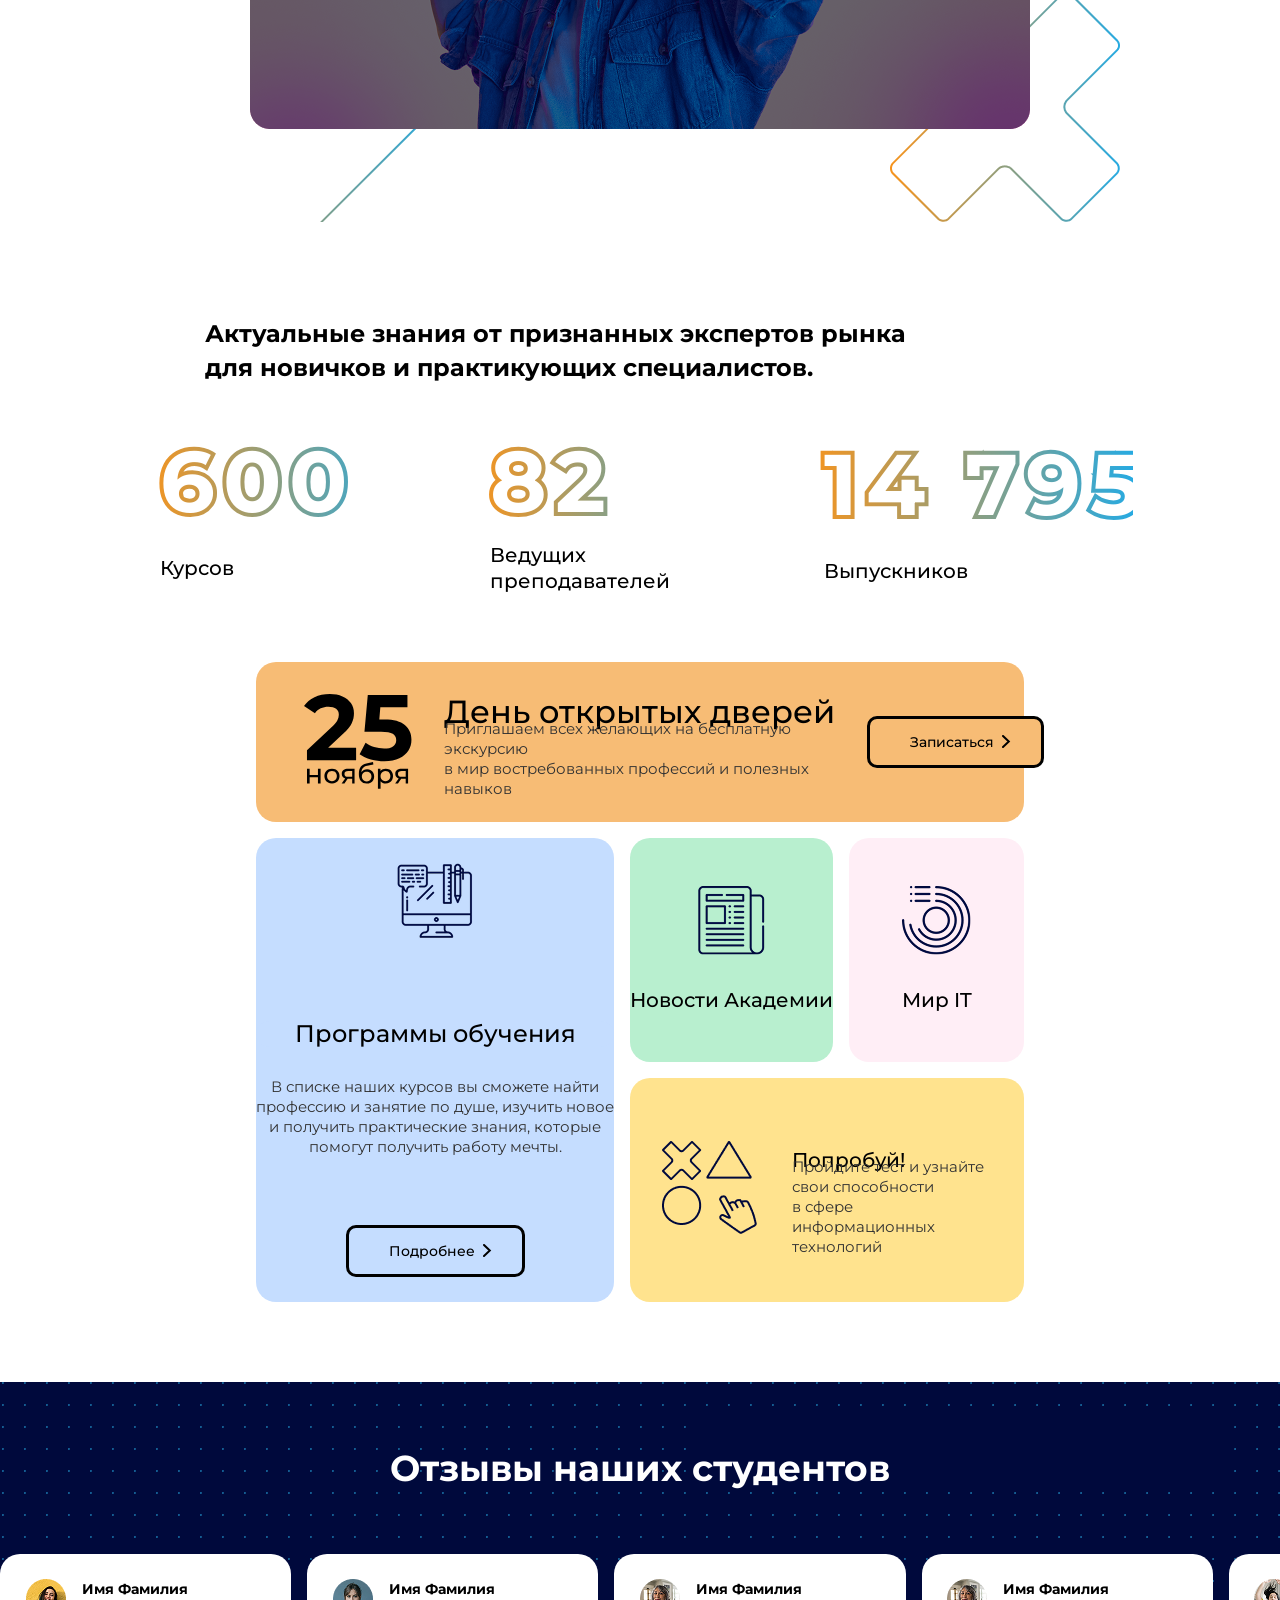
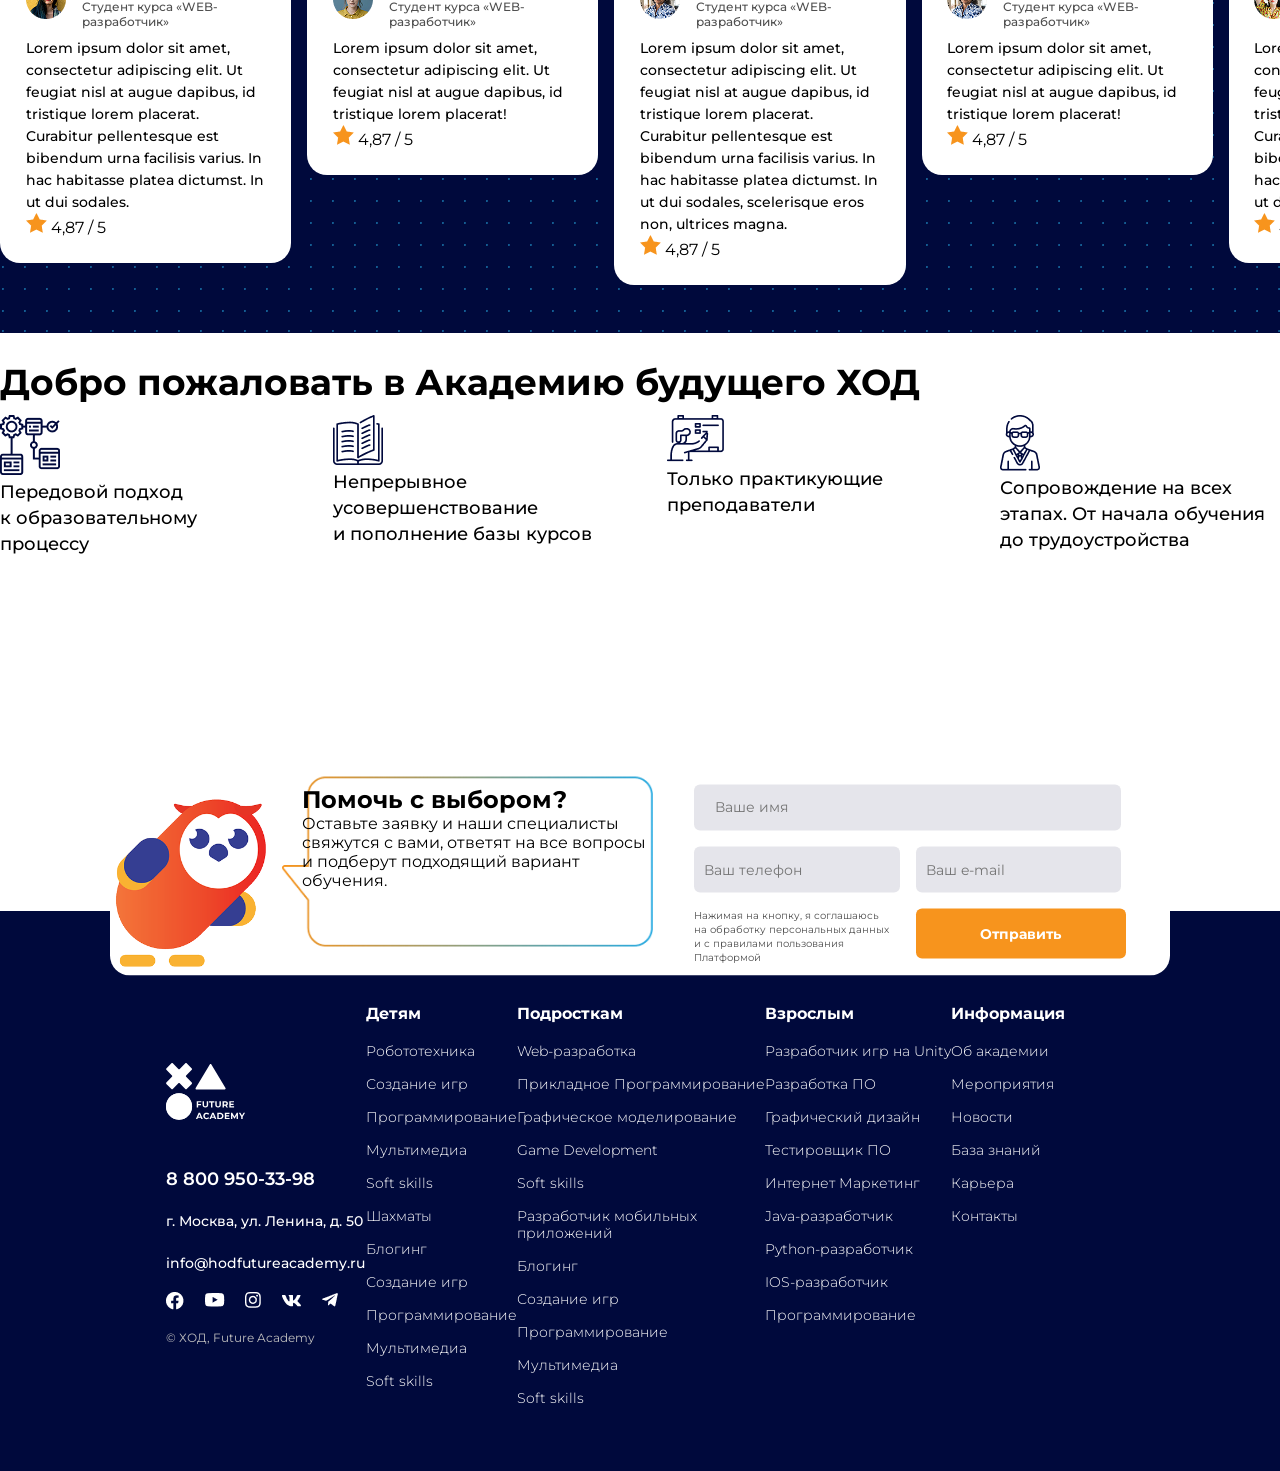
==== commit 578eead8: "Add files via upload" ====
--- a/index.html
+++ b/index.html
@@ -16,6 +16,7 @@
 </head>
 
 <body>
+    <span class="subHeader"></span>
     <header id="header">
         <img src="images/content/Group 1.svg" alt="logo1" id="header__logo">
         <ul id="header__menu" type="none">
--- a/css/style.css
+++ b/css/style.css
@@ -1,4 +1,4 @@
-body {
+* {
     padding: 0;
     margin: 0;
 }
@@ -33,12 +33,22 @@
     scale: 1.05;
 }
 
+.subHeader {
+    width: 100%;
+    height: 1px;
+}
+
 header {
-    position: sticky;
-    display: flex;
-    gap: 2rem;
-    margin-bottom: 0.5rem;
-    margin-top: 1rem;
+    position: fixed;
+    top: 0;
+    display: flex;
+    background-color: #FFFFFF;
+    width: 100%;
+    margin-top: 0;
+    justify-content: space-around;
+    padding-bottom: 1rem;
+    padding-top: 1rem;
+    z-index: 3;
 }
 
 #header__menu {
@@ -83,7 +93,7 @@
     text-decoration: underline;
 }
 
-.context--dropdown{
+.context--dropdown {
     display: none;
     float: none;
     position: absolute;
@@ -91,29 +101,29 @@
     background-color: #F6F7F9;
     min-width: 11.7%;
     z-index: 2;
-    box-shadow: 0px 8px 16px 0px rgba(0,0,0,0.2); 
-}
-
-.dropdown__item{
+    box-shadow: 0px 8px 16px 0px rgba(0, 0, 0, 0.2);
+}
+
+.dropdown__item {
     display: flex;
     justify-content: space-between;
 }
 
-.dropdown__item label{
+.dropdown__item label {
     margin-left: 0.5rem;
 }
 
-.context--dropdown input{
+.context--dropdown input {
     float: none;
     color: #000;
     text-align: left;
 }
 
-input[type="radio"]:checked{
+input[type="radio"]:checked {
     background-color: #000;
 }
 
-.context:hover .context--dropdown{
+.context:hover .context--dropdown {
     display: flex;
     flex-direction: column;
     align-items: flex-start;
@@ -126,7 +136,7 @@
     color: #000000;
 }
 
-.burger-menu{
+.burger-menu {
     display: none;
 }
 
@@ -134,6 +144,7 @@
     width: 100%;
     background-image: url(../images/bg/slider\ 1.png);
     height: 480px;
+    margin-top: 5rem;
     margin-bottom: 5rem;
 }
 
@@ -903,24 +914,9 @@
     color: #BDBDBD;
 }
 
-.sticky{
-    position: fixed;
-    top: 0;
-    display: flex;
-    background-color: #FFFFFF;
-    width: 100%;
-    margin-top: 0;
-    justify-content: center;
-    padding-bottom: 0.5rem;
-    padding-top: 1rem;
-    z-index: 3;
-}
-
-
 .hidden {
     display: none;
 }
-
 
 @keyframes loadAnim {
     0% {
@@ -942,77 +938,141 @@
     }
 }
 
-@keyframes scrollAnim {
-    0%{
-        
-    }
-}
-
-@media screen and (max-width:1440px){
-    body{
+@media screen and (max-width:1440px) {
+    body {
         background-position-x: 200px;
         background-position-y: 960px;
     }
 
-    .titleScreen__left__content{
+    .titleScreen__left__content {
         background-position-x: 30%;
     }
 
-    .dialogue{
-        background-position: 3em,1.25em;
+    .dialogue {
+        background-position: 3em, 1.25em;
         background-size: 70%;
     }
-    .OptionScreen{
+
+    .OptionScreen {
         margin-bottom: 10em;
     }
 
-    .OptionScreen__OptionAge--top{
+    .OptionScreen__OptionAge--top {
         gap: 0;
     }
 
-    .card__textContent__text{
+    .card__textContent__text {
         font-size: 15px;
         line-height: 20px;
     }
-    .card__textContent__title{
+
+    .card__textContent__title {
         white-space: nowrap;
         font-size: 32px;
     }
-    .EventsScreen__gridCont1__card{
+
+    .EventsScreen__gridCont1__card {
         gap: 2rem;
     }
-    .blue{
+
+    .blue {
         font-size: 24px;
     }
-    .smallFont{
+
+    .smallFont {
         font-size: 20px;
     }
-    .yellow{
-       padding-left: 2em;
-    }
-
-    form{
+
+    .yellow {
+        padding-left: 2em;
+    }
+
+    form {
         background-position-x: left, 25%;
         background-size: 15%, 35%;
     }
 
-    .info{
+    .info {
         padding-left: 13%;
     }
 }
 
 @media screen and (max-width: 1080px) {
-    header{
-        width: 80%;
-        justify-content: space-between;
-    }
-
-    #header__menu{
+    header {
+        width: 100%;
+        justify-content: space-around;
+    }
+
+    #header__menu {
         display: none;
     }
 
-    .burger-menu{
+    .burger-menu {
         display: block;
         width: 5%;
     }
+
+    .titleScreen {
+        background-position: center;
+    }
+
+    .titleScreen__left {
+        background-position: left;
+    }
+
+    .titleScreen__left__content {
+        background-size: 170%;
+        background-repeat: no-repeat;
+        background-position: -170px;
+    }
+
+    .dialogue {
+        padding-top: 20px;
+    }
+
+    .OptionScreen__OptionAge--top {
+        margin-bottom: 1rem;
+    }
+
+    .OptionScreen__OptionDirection--top {
+        flex-wrap: wrap;
+    }
+
+    .EventsScreen__gridCont1__card{
+        flex-wrap: wrap;
+    }
+
+    .WelcomeScreen {
+        display: flex;
+        flex-direction: column;
+        justify-content: center;
+    }
+
+    .WelcomeScreen__title {
+        font-size: 30px;
+        width: 800px;
+        margin-left: 10%;
+    }
+
+    .WelcomeScreen__features {
+        display: grid;
+        width: 80%;
+        grid-template-columns: 20% 20%;
+        grid-template-rows: 50% 50%;
+        
+    }
+
+    .form__title {
+        font-size: 1.1em;
+        margin-bottom: 1rem;
+    }
+
+    .form__text {
+        font-size: 0.9em;
+
+    }
+
+    .form__textContent {
+        padding-left: 3em;
+    }
 }
